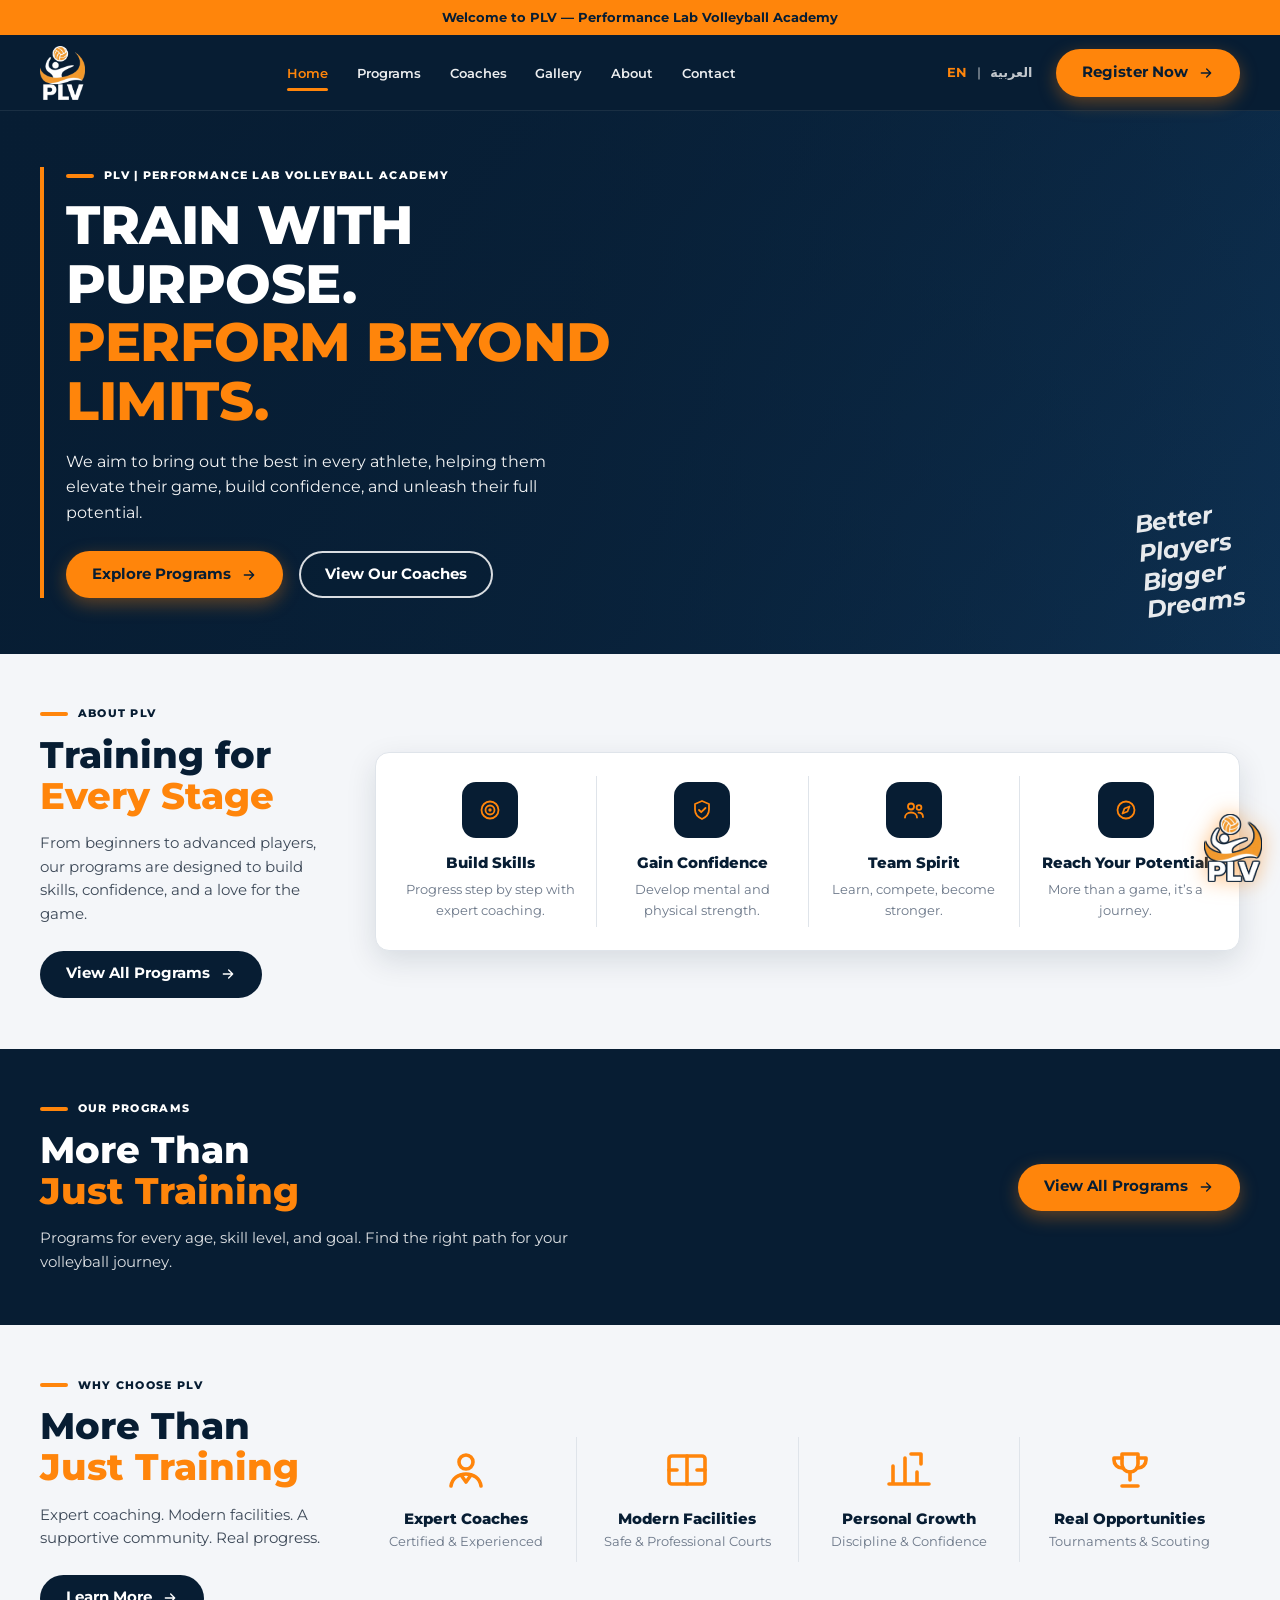
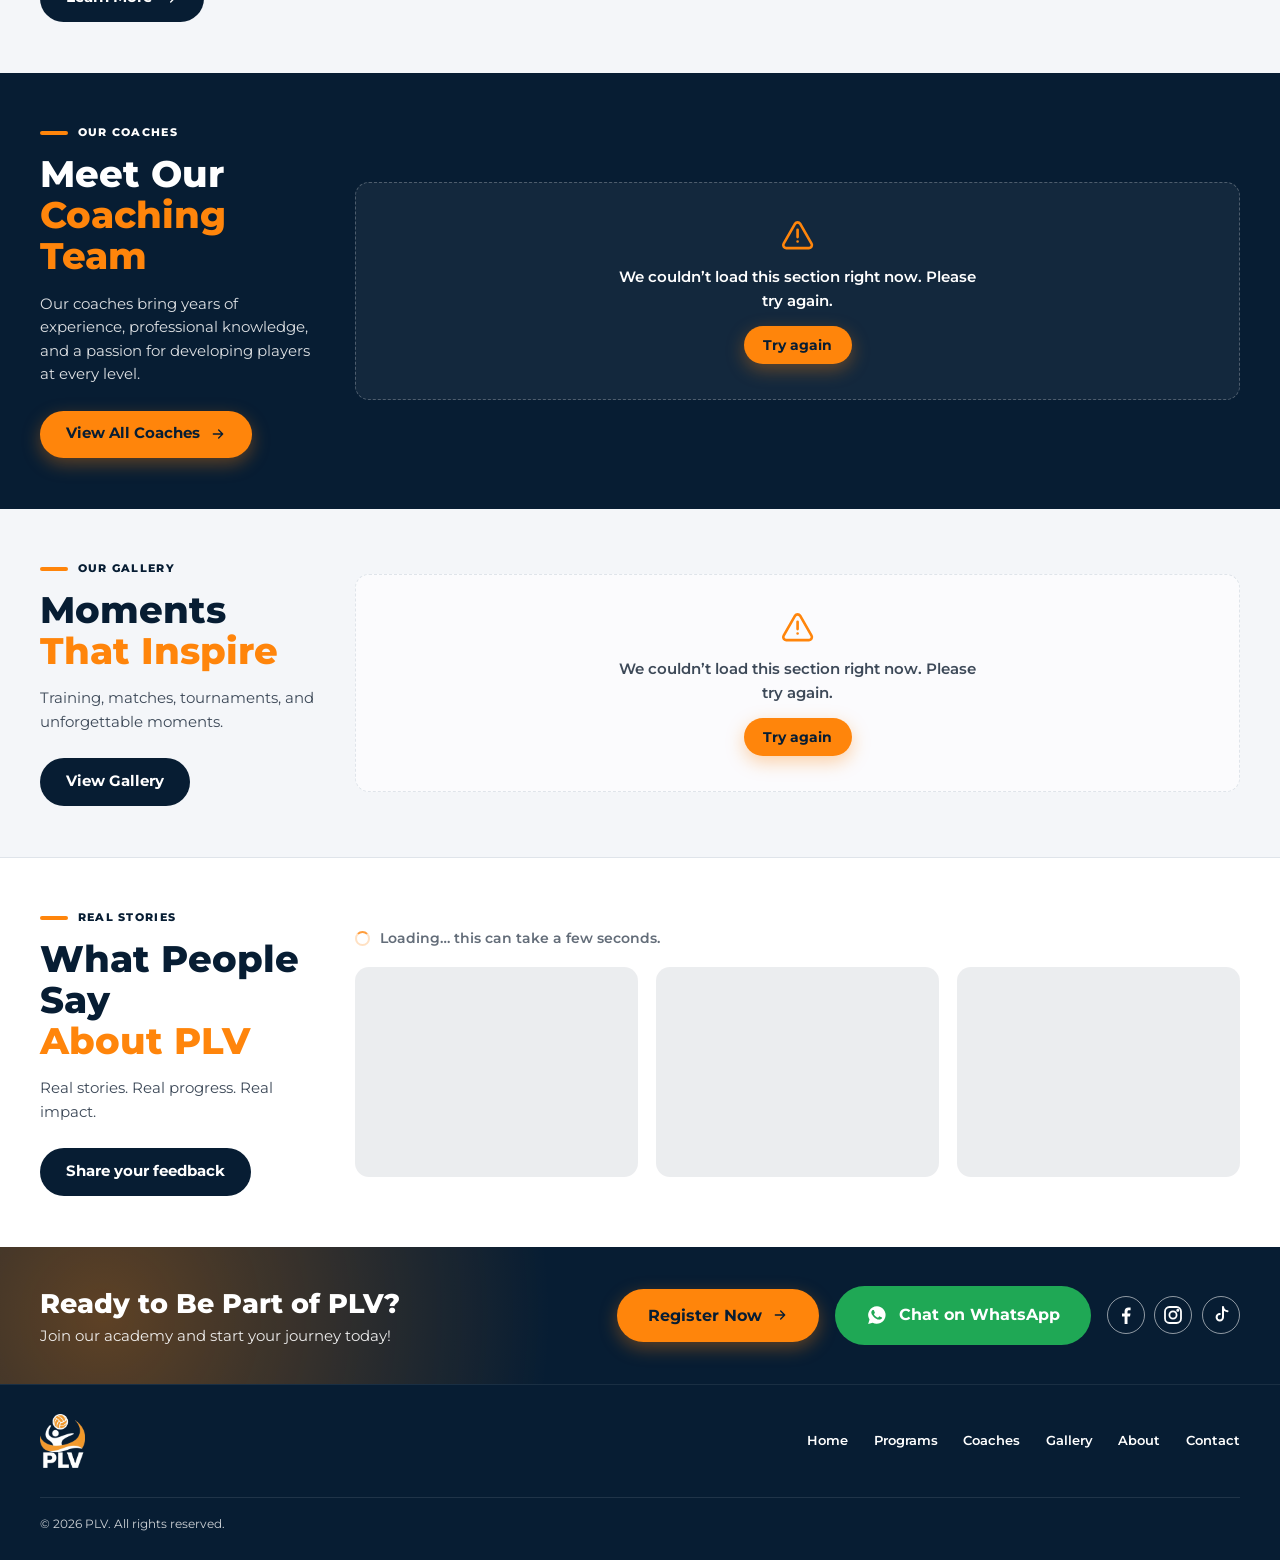
==== index.html @ e59f07ad "Add About nav item (inactive until the About page exists)" ====
<!DOCTYPE html>
<html lang="en" dir="ltr">
<head>
  <meta charset="utf-8">
  <meta name="viewport" content="width=device-width, initial-scale=1, viewport-fit=cover">
  <title>PLV | Performance Lab Volleyball Academy</title>
  <meta name="description" content="PLV — Performance Lab Volleyball Academy. Train with purpose. Perform beyond limits.">
  <meta name="theme-color" content="#071D33">
  <link rel="icon" href="assets/images/Logo.png?v=2">
  <link rel="preconnect" href="https://script.google.com">
  <link rel="preconnect" href="https://script.googleusercontent.com" crossorigin>
  <link rel="preconnect" href="https://fonts.googleapis.com">
  <link rel="preconnect" href="https://fonts.gstatic.com" crossorigin>
  <link href="https://fonts.googleapis.com/css2?family=IBM+Plex+Sans+Arabic:wght@400;500;600;700&family=Montserrat:wght@400;500;600;700;800&display=swap" rel="stylesheet">
  <link rel="stylesheet" href="css/styles.css?v=36">
  <link rel="stylesheet" href="css/responsive.css?v=36">
</head>
<body>

<!-- Icon sprite (inline so it works locally and on GitHub Pages) -->
<svg xmlns="http://www.w3.org/2000/svg" style="display:none" aria-hidden="true">
  <symbol id="i-arrow" viewBox="0 0 24 24"><path d="M5 12h14M13 6l6 6-6 6" fill="none" stroke="currentColor" stroke-width="2" stroke-linecap="round" stroke-linejoin="round"/></symbol>
  <symbol id="i-user" viewBox="0 0 24 24"><g fill="none" stroke="currentColor" stroke-width="1.8" stroke-linecap="round"><rect x="3.5" y="3.5" width="17" height="17" rx="4"/><circle cx="12" cy="10" r="2.6"/><path d="M7 18c.8-2.4 2.8-3.6 5-3.6s4.2 1.2 5 3.6"/></g></symbol>
  <symbol id="i-target" viewBox="0 0 24 24"><g fill="none" stroke="currentColor" stroke-width="1.8" stroke-linecap="round"><circle cx="12" cy="12" r="8.5"/><circle cx="12" cy="12" r="4.5"/><circle cx="12" cy="12" r=".8" fill="currentColor"/></g></symbol>
  <symbol id="i-shield" viewBox="0 0 24 24"><g fill="none" stroke="currentColor" stroke-width="1.8" stroke-linecap="round" stroke-linejoin="round"><path d="M12 3l7 3v5.5c0 4.6-3 7.7-7 9.5-4-1.8-7-4.9-7-9.5V6z"/><path d="M9 12l2.2 2.2L15.5 10"/></g></symbol>
  <symbol id="i-users" viewBox="0 0 24 24"><g fill="none" stroke="currentColor" stroke-width="1.8" stroke-linecap="round"><circle cx="9" cy="8.5" r="3"/><path d="M3 19.5c0-3 2.7-5 6-5s6 2 6 5"/><circle cx="17" cy="9.5" r="2.4"/><path d="M16.5 14.6c2.6 0 4.5 1.6 4.5 4.4"/></g></symbol>
  <symbol id="i-compass" viewBox="0 0 24 24"><g fill="none" stroke="currentColor" stroke-width="1.8" stroke-linecap="round" stroke-linejoin="round"><circle cx="12" cy="12" r="8.5"/><path d="M15.5 8.5l-2 5-5 2 2-5z"/></g></symbol>
  <symbol id="i-coach" viewBox="0 0 24 24"><g fill="none" stroke="currentColor" stroke-width="1.8" stroke-linecap="round" stroke-linejoin="round"><circle cx="12" cy="8" r="3.5"/><path d="M4.5 20c.6-3.8 3.6-6 7.5-6s6.9 2.2 7.5 6"/><path d="M9.5 14.5L12 18l2.5-3.5"/></g></symbol>
  <symbol id="i-court" viewBox="0 0 24 24"><g fill="none" stroke="currentColor" stroke-width="1.8" stroke-linecap="round" stroke-linejoin="round"><rect x="3" y="5" width="18" height="14" rx="1.5"/><path d="M12 5v14M3 12h4M17 12h4"/></g></symbol>
  <symbol id="i-growth" viewBox="0 0 24 24"><g fill="none" stroke="currentColor" stroke-width="1.8" stroke-linecap="round" stroke-linejoin="round"><path d="M4 19V10M10 19V6M16 19v-6M22 19H2"/><path d="M13 4h5v5"/></g></symbol>
  <symbol id="i-trophy" viewBox="0 0 24 24"><g fill="none" stroke="currentColor" stroke-width="1.8" stroke-linecap="round" stroke-linejoin="round"><path d="M8 4h8v5a4 4 0 01-8 0z"/><path d="M8 6H4v1a4 4 0 004 4M16 6h4v1a4 4 0 01-4 4M12 13v4M8 20h8"/></g></symbol>
  <symbol id="i-chevron" viewBox="0 0 24 24"><path d="M9 5l7 7-7 7" fill="none" stroke="currentColor" stroke-width="2.2" stroke-linecap="round" stroke-linejoin="round"/></symbol>
  <symbol id="i-pause" viewBox="0 0 24 24"><path d="M8 5v14M16 5v14" fill="none" stroke="currentColor" stroke-width="2.6" stroke-linecap="round"/></symbol>
  <symbol id="i-play" viewBox="0 0 24 24"><path d="M8 5l11 7-11 7z" fill="currentColor"/></symbol>
  <symbol id="i-whatsapp" viewBox="0 0 24 24"><path d="M12 3.2a8.8 8.8 0 00-7.5 13.4L3.2 21l4.5-1.2A8.8 8.8 0 1012 3.2zm4.5 12.2c-.2.6-1.2 1.1-1.7 1.2-.4.1-1 .1-1.6-.1-.4-.1-.9-.3-1.5-.6-2.6-1.1-4.3-3.8-4.4-4-.1-.2-1-1.3-1-2.5s.6-1.8.9-2c.2-.2.5-.3.7-.3h.5c.2 0 .4 0 .6.5l.8 1.9c.1.1.1.3 0 .5l-.3.4-.4.4c-.1.2-.3.3-.1.6.2.3.7 1.2 1.5 1.9 1 .9 1.9 1.2 2.2 1.3.3.1.4.1.6-.1l.8-1c.2-.2.4-.2.6-.1l1.8.9c.3.1.4.2.5.3.1.2.1.7-.1 1.2z" fill="currentColor"/></symbol>
  <symbol id="i-facebook" viewBox="0 0 24 24"><path d="M13.5 21v-7.5H16l.5-3h-3V8.7c0-.9.3-1.5 1.6-1.5h1.5V4.5c-.3 0-1.2-.1-2.2-.1-2.3 0-3.8 1.4-3.8 3.9v2.2H8v3h2.6V21z" fill="currentColor"/></symbol>
  <symbol id="i-instagram" viewBox="0 0 24 24"><g fill="none" stroke="currentColor" stroke-width="1.8"><rect x="4" y="4" width="16" height="16" rx="4.5"/><circle cx="12" cy="12" r="3.6"/><circle cx="16.8" cy="7.2" r=".6" fill="currentColor"/></g></symbol>
  <symbol id="i-tiktok" viewBox="0 0 24 24"><path d="M14 4v10.2a3.2 3.2 0 11-3.2-3.2M14 4c.3 2.4 1.9 4 4.5 4.2" fill="none" stroke="currentColor" stroke-width="2" stroke-linecap="round" stroke-linejoin="round"/></symbol>
  <symbol id="i-youtube" viewBox="0 0 24 24"><g><rect x="3" y="6.5" width="18" height="11" rx="3.2" fill="none" stroke="currentColor" stroke-width="1.8"/><path d="M10.5 9.5l4 2.5-4 2.5z" fill="currentColor"/></g></symbol>
</svg>

<a class="skip-link" href="#main" data-i18n="skip">Skip to main content</a>

<noscript>
  <p class="noscript">This website needs JavaScript enabled to load its content.</p>
</noscript>

<!-- 1. Announcement bar -->
<div class="announcement" role="region" aria-label="Announcement">
  <p data-i18n="announcement">Welcome to PLV — Performance Lab Volleyball Academy</p>
</div>

<!-- 2. Header -->
<header class="site-header">
  <div class="container header-inner">
    <a class="brand" href="#home" aria-label="PLV — Performance Lab Volleyball Academy">
      <img src="assets/images/Logo.png?v=2" alt="PLV — Performance Lab Volleyball Academy" class="brand__logo" width="45" height="54"
           onerror="this.hidden=true;this.nextElementSibling.hidden=false">
      <span class="brand__text" hidden><strong>PLV</strong><small>Performance Lab<br>Volleyball Academy</small></span>
    </a>

    <button class="nav-toggle" id="nav-toggle" type="button" aria-expanded="false" aria-controls="site-nav" data-i18n-aria="nav.menu" aria-label="Menu">
      <span class="nav-toggle__bar"></span><span class="nav-toggle__bar"></span><span class="nav-toggle__bar"></span>
    </button>

    <nav class="site-nav" id="site-nav" data-i18n-aria="nav.main" aria-label="Main navigation">
      <ul class="site-nav__list">
        <li><a href="#home" data-i18n="nav.home">Home</a></li>
        <li><a href="programs.html" data-page="programs" data-i18n="nav.programs">Programs</a></li>
        <li><a href="coaches.html" data-page="coaches" data-i18n="nav.coaches">Coaches</a></li>
        <li><a href="gallery.html" data-page="gallery" data-i18n="nav.gallery">Gallery</a></li>
        <li><a data-page="about" data-i18n="nav.about" title="Coming soon">About</a></li>
        <li><a href="#contact" data-i18n="nav.contact">Contact</a></li>
      </ul>
      <div class="site-nav__actions">
        <div class="lang-switch" role="group" data-i18n-aria="lang.switch" aria-label="Language">
          <button type="button" data-lang="en" aria-pressed="true" lang="en">EN</button>
          <span aria-hidden="true">|</span>
          <button type="button" data-lang="ar" aria-pressed="false" lang="ar">العربية</button>
        </div>
        <a class="btn btn--primary js-register" href="#contact"><span data-i18n="register">Register Now</span><svg class="icon icon--sm flip-rtl" aria-hidden="true"><use href="#i-arrow"/></svg></a>
      </div>
    </nav>
  </div>
</header>

<main id="main">

  <!-- 3. Hero -->
  <section class="hero" id="home" aria-labelledby="hero-title">
    <div class="hero__bg" aria-hidden="true"></div>
    <div class="container hero__inner">
      <div class="hero__content" data-reveal>
        <p class="eyebrow eyebrow--light"><span data-i18n="hero.eyebrow">PLV | Performance Lab Volleyball Academy</span></p>
        <h1 id="hero-title">
          <span class="hero__line" data-i18n="hero.title1">Train with purpose.</span>
          <span class="hero__line hero__line--accent" data-i18n="hero.title2">Perform beyond limits.</span>
        </h1>
        <p class="hero__mission" data-i18n="hero.mission">We aim to bring out the best in every athlete, helping them elevate their game, build confidence, and unleash their full potential.</p>
        <div class="hero__cta">
          <a class="btn btn--primary" href="#programs" data-page="programs"><span data-i18n="hero.explore">Explore Programs</span><svg class="icon icon--sm flip-rtl" aria-hidden="true"><use href="#i-arrow"/></svg></a>
          <a class="btn btn--outline" href="#coaches" data-page="coaches"><span data-i18n="hero.coaches">View Our Coaches</span></a>
        </div>
      </div>
      <p class="hero__tagline" aria-hidden="true">Better<br>Players<br>Bigger<br>Dreams</p>
    </div>
  </section>

  <!-- 4. About -->
  <section class="section section--light" id="about" aria-labelledby="about-title">
    <div class="container about" data-reveal>
      <div class="about__intro">
        <p class="eyebrow"><span data-i18n="about.eyebrow">About PLV</span></p>
        <h2 class="section-title" id="about-title"><span data-i18n="about.title1">Training for</span> <em data-i18n="about.title2">Every Stage</em></h2>
        <p class="section-text" data-i18n="about.text">From beginners to advanced players, our programs are designed to build skills, confidence, and a love for the game.</p>
        <a class="btn btn--navy" href="#programs" data-page="programs"><span data-i18n="about.cta">View All Programs</span><svg class="icon icon--sm flip-rtl" aria-hidden="true"><use href="#i-arrow"/></svg></a>
      </div>
      <ul class="feature-list">
        <li class="feature"><span class="feature__icon"><svg class="icon" aria-hidden="true"><use href="#i-target"/></svg></span><h3 data-i18n="about.f1.title">Build Skills</h3><p data-i18n="about.f1.text">Progress step by step with expert coaching.</p></li>
        <li class="feature"><span class="feature__icon"><svg class="icon" aria-hidden="true"><use href="#i-shield"/></svg></span><h3 data-i18n="about.f2.title">Gain Confidence</h3><p data-i18n="about.f2.text">Develop mental and physical strength.</p></li>
        <li class="feature"><span class="feature__icon"><svg class="icon" aria-hidden="true"><use href="#i-users"/></svg></span><h3 data-i18n="about.f3.title">Team Spirit</h3><p data-i18n="about.f3.text">Learn, compete, become stronger.</p></li>
        <li class="feature"><span class="feature__icon"><svg class="icon" aria-hidden="true"><use href="#i-compass"/></svg></span><h3 data-i18n="about.f4.title">Reach Your Potential</h3><p data-i18n="about.f4.text">More than a game, it’s a journey.</p></li>
      </ul>
    </div>
  </section>

  <!-- 5. Programs preview -->
  <section class="section section--navy" id="programs" aria-labelledby="programs-title">
    <div class="container split split--solo" data-reveal>
      <div class="split__intro">
        <p class="eyebrow"><span data-i18n="programs.eyebrow">Our Programs</span></p>
        <h2 class="section-title" id="programs-title"><span data-i18n="programs.title1">More Than</span> <em data-i18n="programs.title2">Just Training</em></h2>
        <p class="section-text" data-i18n="programs.text">Programs for every age, skill level, and goal. Find the right path for your volleyball journey.</p>
        <a class="btn btn--primary" href="#programs" data-page="programs"><span data-i18n="programs.cta">View All Programs</span><svg class="icon icon--sm flip-rtl" aria-hidden="true"><use href="#i-arrow"/></svg></a>
      </div>
    </div>
  </section>

  <!-- 6. Why choose PLV -->
  <section class="section section--light" id="why" aria-labelledby="why-title">
    <div class="container split" data-reveal>
      <div class="split__intro">
        <p class="eyebrow"><span data-i18n="why.eyebrow">Why Choose PLV</span></p>
        <h2 class="section-title" id="why-title"><span data-i18n="why.title1">More Than</span> <em data-i18n="why.title2">Just Training</em></h2>
        <p class="section-text" data-i18n="why.text">Expert coaching. Modern facilities. A supportive community. Real progress.</p>
        <a class="btn btn--navy" href="#about"><span data-i18n="why.cta">Learn More</span><svg class="icon icon--sm flip-rtl" aria-hidden="true"><use href="#i-arrow"/></svg></a>
      </div>
      <ul class="benefits">
        <li class="benefit"><svg class="icon icon--lg" aria-hidden="true"><use href="#i-coach"/></svg><h3 data-i18n="why.b1.title">Expert Coaches</h3><p data-i18n="why.b1.text">Certified &amp; Experienced</p></li>
        <li class="benefit"><svg class="icon icon--lg" aria-hidden="true"><use href="#i-court"/></svg><h3 data-i18n="why.b2.title">Modern Facilities</h3><p data-i18n="why.b2.text">Safe &amp; Professional Courts</p></li>
        <li class="benefit"><svg class="icon icon--lg" aria-hidden="true"><use href="#i-growth"/></svg><h3 data-i18n="why.b3.title">Personal Growth</h3><p data-i18n="why.b3.text">Discipline &amp; Confidence</p></li>
        <li class="benefit"><svg class="icon icon--lg" aria-hidden="true"><use href="#i-trophy"/></svg><h3 data-i18n="why.b4.title">Real Opportunities</h3><p data-i18n="why.b4.text">Tournaments &amp; Scouting</p></li>
      </ul>
    </div>
  </section>

  <!-- 7. Coaches preview -->
  <section class="section section--navy" id="coaches" aria-labelledby="coaches-title">
    <div class="container split" data-reveal>
      <div class="split__intro">
        <p class="eyebrow"><span data-i18n="coaches.eyebrow">Our Coaches</span></p>
        <h2 class="section-title" id="coaches-title"><span data-i18n="coaches.title1">Meet Our</span> <em data-i18n="coaches.title2">Coaching Team</em></h2>
        <p class="section-text" data-i18n="coaches.text">Our coaches bring years of experience, professional knowledge, and a passion for developing players at every level.</p>
        <a class="btn btn--primary" href="#coaches" data-page="coaches"><span data-i18n="coaches.cta">View All Coaches</span><svg class="icon icon--sm flip-rtl" aria-hidden="true"><use href="#i-arrow"/></svg></a>
      </div>
      <div class="cards-grid cards-grid--4" id="coaches-grid" aria-live="polite" aria-busy="true"></div>
    </div>
  </section>

  <!-- 9. Gallery preview -->
  <section class="section section--light" id="gallery" aria-labelledby="gallery-title">
    <div class="container split split--gallery" data-reveal>
      <div class="split__intro">
        <p class="eyebrow"><span data-i18n="gallery.eyebrow">Our Gallery</span></p>
        <h2 class="section-title" id="gallery-title"><span data-i18n="gallery.title1">Moments</span> <em data-i18n="gallery.title2">That Inspire</em></h2>
        <p class="section-text" data-i18n="gallery.text">Training, matches, tournaments, and unforgettable moments.</p>
        <a class="btn btn--navy" href="#gallery" data-page="gallery"><span data-i18n="gallery.cta">View Gallery</span></a>
      </div>
      <div class="gallery" id="gallery-carousel">
        <div class="gallery-track" id="gallery-track" tabindex="0" role="region" data-i18n-aria="gallery.region" aria-label="Photo gallery" aria-busy="true"></div>
        <div class="gallery-controls" hidden>
          <button type="button" class="gallery-btn" data-gallery="prev" data-i18n-aria="gallery.prev" aria-label="Previous photos"><svg class="icon flip-prev" aria-hidden="true"><use href="#i-chevron"/></svg></button>
          <button type="button" class="gallery-btn gallery-btn--toggle" data-gallery="toggle" data-state="paused" aria-pressed="false" aria-label="Play slideshow">
            <svg class="icon icon--sm icon-pause" aria-hidden="true"><use href="#i-pause"/></svg>
            <svg class="icon icon--sm icon-play" aria-hidden="true"><use href="#i-play"/></svg>
          </button>
          <button type="button" class="gallery-btn" data-gallery="next" data-i18n-aria="gallery.next" aria-label="Next photos"><svg class="icon flip-rtl" aria-hidden="true"><use href="#i-chevron"/></svg></button>
        </div>
      </div>
    </div>
  </section>

  <!-- 10. Feedback -->
  <section class="section section--white" id="feedback" aria-labelledby="feedback-title">
    <div class="container split" data-reveal>
      <div class="split__intro">
        <p class="eyebrow"><span data-i18n="feedback.eyebrow">Real Stories</span></p>
        <h2 class="section-title" id="feedback-title"><span data-i18n="feedback.title1">What People Say</span> <em data-i18n="feedback.title2">About PLV</em></h2>
        <p class="section-text" data-i18n="feedback.text">Real stories. Real progress. Real impact.</p>
        <button type="button" class="btn btn--navy js-feedback-open"><span data-i18n="feedback.cta">Share your feedback</span></button>
      </div>
      <div class="cards-grid cards-grid--3" id="feedback-grid" aria-live="polite" aria-busy="true"></div>
    </div>
  </section>

  <!-- 11. Contact / Join Us -->
  <section class="cta-band" id="contact" aria-labelledby="cta-title">
    <div class="container cta-band__inner" data-reveal>
      <div class="cta-band__text">
        <h2 id="cta-title" data-i18n="cta.title">Ready to Be Part of PLV?</h2>
        <p data-i18n="cta.text">Join our academy and start your journey today!</p>
      </div>
      <div class="cta-band__actions">
        <a class="btn btn--primary btn--lg js-register" href="#contact"><span data-i18n="register">Register Now</span><svg class="icon icon--sm flip-rtl" aria-hidden="true"><use href="#i-arrow"/></svg></a>
        <a class="btn btn--whatsapp btn--lg js-whatsapp">
          <svg class="icon" aria-hidden="true"><use href="#i-whatsapp"/></svg>
          <span class="wa-text"><span class="wa-label" data-i18n="cta.whatsapp">Chat on WhatsApp</span><span class="wa-number" dir="ltr"></span></span>
        </a>
        <div class="socials js-socials" data-i18n-aria="footer.social" aria-label="Social media"></div>
      </div>
    </div>
  </section>

</main>

<!-- 12. Footer -->
<footer class="site-footer">
  <div class="container footer-top">
    <a class="brand" href="#home" aria-label="PLV — Performance Lab Volleyball Academy">
      <img src="assets/images/Logo.png?v=2" alt="PLV — Performance Lab Volleyball Academy" class="brand__logo" width="45" height="54" loading="lazy"
           onerror="this.hidden=true;this.nextElementSibling.hidden=false">
      <span class="brand__text" hidden><strong>PLV</strong><small>Performance Lab<br>Volleyball Academy</small></span>
    </a>
    <nav class="footer-nav" data-i18n-aria="nav.footer" aria-label="Footer navigation">
      <a href="#home" data-i18n="nav.home">Home</a>
      <a href="#programs" data-page="programs" data-i18n="nav.programs">Programs</a>
      <a href="#coaches" data-page="coaches" data-i18n="nav.coaches">Coaches</a>
      <a href="#gallery" data-page="gallery" data-i18n="nav.gallery">Gallery</a>
      <a data-page="about" data-i18n="nav.about">About</a>
      <a href="#contact" data-i18n="nav.contact">Contact</a>
    </nav>
  </div>
  <div class="container footer-contact-row">
    <ul class="footer-contact js-contact-info" data-i18n-aria="footer.contact" aria-label="Contact information" hidden></ul>
  </div>
  <div class="container footer-bottom">
    <p><span data-i18n="footer.rights">© 2026 PLV. All rights reserved.</span></p>
    <p class="footer-legal">
      <a href="#" data-page="privacy" data-hide-if-unset data-i18n="footer.privacy" hidden>Privacy Policy</a>
      <a href="#" data-page="terms" data-hide-if-unset data-i18n="footer.terms" hidden>Terms &amp; Conditions</a>
    </p>
  </div>
</footer>

<!-- 13. Floating chatbot launcher (built by js/components/chatbot.js) -->
<div class="chatbot" id="chatbot-root"></div>

<!-- Feedback dialog: honest placeholder until a backend exists -->
<dialog id="feedback-dialog" class="dialog" aria-labelledby="feedback-dialog-title">
  <h2 id="feedback-dialog-title" data-i18n="feedback.dialogTitle">Share your feedback</h2>
  <p data-i18n="feedback.dialogText">Feedback submission isn’t available yet.</p>
  <button type="button" class="btn btn--primary btn--sm" data-close data-i18n="feedback.close">Close</button>
</dialog>

<!-- Shown only when the page is opened by double-click (file://): ES modules need a local server. -->
<script>
  if (location.protocol === 'file:') {
    document.addEventListener('DOMContentLoaded', function () {
      var d = document.createElement('div');
      d.setAttribute('role', 'alert');
      d.style.cssText = 'position:sticky;top:0;z-index:300;background:#FF850B;color:#071D33;padding:.8rem 1rem;text-align:center;font:600 14px/1.5 sans-serif';
      d.textContent = 'Open this page through a local server (VS Code Live Server, or: python -m http.server). Opening index.html directly blocks the scripts, so the chatbot and dynamic sections cannot load. / افتح الصفحة عبر Live Server وليس بالضغط المزدوج على الملف.';
      document.body.prepend(d);
    });
  }
</script>

<script type="module" src="js/main.js?v=36"></script>
</body>
</html>
---- css/styles.css ----
/* ==========================================================================
   PLV — Performance Lab Volleyball Academy
   styles.css : tokens, base, components, sections. Breakpoints live in responsive.css.
   Uses logical properties so RTL (Arabic) works without a second stylesheet.
   ========================================================================== */

:root {
  --navy: #071D33;
  --navy-2: #0b2a47;
  --navy-3: #10365a;
  --orange: #FF850B;
  --orange-d: #e87400;
  --white: #FFFFFF;
  --gray-50: #f4f6f9;
  --gray-200: #dfe4ea;
  --gray-500: #6b7788;
  --gray-700: #3d4958;

  --radius: 14px;
  --radius-sm: 10px;
  --shadow: 0 10px 30px rgba(7, 29, 51, .12);
  --shadow-lg: 0 18px 44px rgba(7, 29, 51, .22);
  --header-h: 76px;
  --container: 1200px;
  --ease: cubic-bezier(.2, .7, .2, 1);

  --font: 'Montserrat', 'Segoe UI', system-ui, -apple-system, Arial, sans-serif;
}
:root[lang='ar'] { --font: 'IBM Plex Sans Arabic', 'Segoe UI', Tahoma, system-ui, Arial, sans-serif; }

*, *::before, *::after { box-sizing: border-box; }
html { scroll-behavior: smooth; -webkit-text-size-adjust: 100%; background: var(--navy); }
body {
  margin: 0; font-family: var(--font); color: var(--gray-700); background: var(--white);
  line-height: 1.6; -webkit-font-smoothing: antialiased; text-rendering: optimizeLegibility;
}
body.nav-open { overflow: hidden; }
img, svg { max-width: 100%; display: block; }
[hidden] { display: none !important; }
a { color: inherit; text-decoration: none; }
ul { margin: 0; padding: 0; list-style: none; }
h1, h2, h3, p, figure, blockquote { margin: 0; }
button { font: inherit; cursor: pointer; }
section[id] { scroll-margin-top: calc(var(--header-h) + 8px); }

:focus-visible { outline: 3px solid var(--orange); outline-offset: 3px; border-radius: 6px; }
html:not(.kb) a:focus-visible, html:not(.kb) button:focus-visible { outline: none; } /* mouse users: no leftover ring after a click */

.container { width: min(100% - 2.5rem, var(--container)); margin-inline: auto; }
.skip-link {
  position: absolute; inset-inline-start: 1rem; top: -4rem; z-index: 200;
  background: var(--orange); color: var(--navy); padding: .6rem 1rem; border-radius: 8px; font-weight: 700;
}
.skip-link:focus { top: 1rem; }
.noscript { background: var(--orange); color: var(--navy); text-align: center; padding: .75rem; font-weight: 600; }

.icon { width: 1.5rem; height: 1.5rem; flex: none; }
.icon--sm { width: 1rem; height: 1rem; }
.icon--lg { width: 3rem; height: 3rem; }
[dir='rtl'] .flip-rtl { transform: scaleX(-1); }
.flip-prev { transform: scaleX(-1); }
[dir='rtl'] .flip-prev { transform: none; }

/* ---------------- Buttons ---------------- */
.btn {
  display: inline-flex; align-items: center; justify-content: center; gap: .6rem;
  padding: .8rem 1.5rem; border-radius: 999px; border: 2px solid transparent;
  font-weight: 700; font-size: .92rem; line-height: 1.2; white-space: nowrap;
  transition: transform .25s var(--ease), box-shadow .25s var(--ease), background-color .25s, color .25s, border-color .25s;
}
.btn:hover { transform: translateY(-2px); }
.btn:active { transform: translateY(0); }
.btn--primary { background: var(--orange); color: var(--navy); box-shadow: 0 6px 18px rgba(255, 133, 11, .35); }
.btn--primary:hover { background: var(--orange-d); box-shadow: 0 10px 24px rgba(255, 133, 11, .45); }
.btn--navy { background: var(--navy); color: var(--white); }
.btn--navy:hover { background: var(--navy-3); box-shadow: var(--shadow); }
.btn--outline { border-color: rgba(255, 255, 255, .85); color: var(--white); background: rgba(7, 29, 51, .35); }
.btn--outline:hover { background: var(--white); color: var(--navy); }
.btn--outline-orange { border-color: var(--orange); color: var(--orange); }
.btn--outline-orange:hover { background: var(--orange); color: var(--navy); }
.btn--whatsapp { background: #1fa855; color: var(--white); }
.btn--whatsapp:hover { background: #178a45; }
.btn--sm { padding: .55rem 1.1rem; font-size: .85rem; }
.btn--lg { padding: .95rem 1.8rem; font-size: 1rem; }
.btn.is-disabled, .btn[aria-disabled='true'] { opacity: .75; cursor: not-allowed; pointer-events: none; }
.wa-text { display: flex; flex-direction: column; align-items: flex-start; line-height: 1.25; }
.wa-number { font-size: .8rem; font-weight: 600; opacity: .95; }
.wa-number:empty { display: none; }

/* ---------------- Announcement + header ---------------- */
.announcement { background: var(--orange); color: var(--navy); text-align: center; font-size: .82rem; font-weight: 700; padding: .45rem 1rem; }

.site-header {
  position: sticky; top: 0; z-index: 100; height: var(--header-h);
  background: var(--navy); color: var(--white); border-bottom: 1px solid rgba(255, 255, 255, .08);
  transition: box-shadow .3s;
}
.site-header.is-scrolled { box-shadow: 0 8px 24px rgba(0, 0, 0, .35); }
.header-inner { height: 100%; display: flex; align-items: center; justify-content: space-between; gap: 1.5rem; }
.brand { display: inline-flex; align-items: center; gap: .6rem; flex: none; }
.brand__logo { height: 54px; width: auto; object-fit: contain; }
.brand__text { display: inline-flex; align-items: center; gap: .6rem; }
.brand__text strong { font-size: 1.9rem; font-weight: 800; letter-spacing: .02em; }
.brand__text small { font-size: .62rem; line-height: 1.25; font-weight: 600; }
.brand__text[hidden] { display: none; }

.site-nav { display: flex; align-items: center; gap: 2rem; flex: 1; justify-content: space-between; }
.site-nav__list { display: flex; gap: 1.8rem; margin-inline: auto; }
.site-nav__list a { position: relative; font-size: .82rem; font-weight: 600; padding: .5rem 0; opacity: .92; }
.site-nav__list a::after {
  content: ''; position: absolute; inset-inline: 0; bottom: -2px; height: 3px; border-radius: 3px;
  background: var(--orange); transform: scaleX(0); transition: transform .3s var(--ease);
}
.site-nav__list a[aria-current='true']::after { transform: scaleX(1); } /* the underline marks ONLY the current section */
.site-nav__list a:not([href]) { cursor: default; } /* a nav item whose page does not exist yet (About) */
.site-nav__list a:hover { opacity: 1; } /* hover: no colour change; orange + underline belong only to the current section */
.site-nav__list a[aria-current='true'] { color: var(--orange); opacity: 1; }
.site-nav__actions { display: flex; align-items: center; gap: 1.4rem; }
.lang-switch { display: flex; align-items: center; gap: .5rem; font-size: .8rem; font-weight: 700; }
.lang-switch button { background: none; border: 0; color: var(--white); padding: .25rem .1rem; opacity: .75; }
.lang-switch button.is-active, .lang-switch button:hover { color: var(--orange); opacity: 1; }
.lang-switch span { opacity: .4; }

.nav-toggle { display: none; background: none; border: 0; width: 44px; height: 44px; padding: 10px; flex-direction: column; justify-content: center; gap: 6px; }
.nav-toggle__bar { display: block; height: 3px; border-radius: 3px; background: var(--white); transition: transform .3s var(--ease), opacity .2s; }
.nav-toggle[aria-expanded='true'] .nav-toggle__bar:nth-child(1) { transform: translateY(9px) rotate(45deg); }
.nav-toggle[aria-expanded='true'] .nav-toggle__bar:nth-child(2) { opacity: 0; }
.nav-toggle[aria-expanded='true'] .nav-toggle__bar:nth-child(3) { transform: translateY(-9px) rotate(-45deg); }

/* ---------------- Hero ---------------- */
.hero { position: relative; overflow: hidden; background: var(--navy); color: var(--white); isolation: isolate; }
.hero__bg {
  position: absolute; inset: 0; z-index: -1;
  /* No photo yet: navy gradient only. To add one later, put assets/images/Hero.jpg and add it as a url() layer here. */
  background:
    linear-gradient(90deg, rgba(7, 29, 51, .94) 0%, rgba(7, 29, 51, .72) 45%, rgba(7, 29, 51, .25) 100%),
    linear-gradient(135deg, var(--navy) 0%, var(--navy-3) 100%);
  transform-origin: 70% 40%;
  animation: heroDrift 24s ease-in-out infinite alternate;
}
[dir='rtl'] .hero__bg {
  background:
    linear-gradient(270deg, rgba(7, 29, 51, .94) 0%, rgba(7, 29, 51, .72) 45%, rgba(7, 29, 51, .25) 100%),
    linear-gradient(225deg, var(--navy) 0%, var(--navy-3) 100%);
}
@keyframes heroDrift { from { transform: scale(1); } to { transform: scale(1.07) translate3d(-1%, 0, 0); } }
.hero__inner { position: relative; display: flex; align-items: center; min-height: 440px; padding-block: 3.5rem; }
.hero__content { max-width: 640px; border-inline-start: 4px solid var(--orange); padding-inline-start: 1.4rem; }
.hero h1 { font-size: clamp(2rem, 4.6vw, 3.4rem); line-height: 1.08; font-weight: 800; text-transform: uppercase; letter-spacing: -.01em; margin-block: .6rem 1.1rem; }
[dir='rtl'] .hero h1 { text-transform: none; line-height: 1.3; }
.hero__line { display: block; }
.hero__line--accent { color: var(--orange); }
.hero__mission { max-width: 520px; font-size: 1rem; opacity: .95; }
.hero__cta { display: flex; flex-wrap: wrap; gap: 1rem; margin-top: 1.6rem; }
.hero__tagline {
  position: absolute; inset-inline-end: 0; bottom: 2.2rem; font-style: italic; font-weight: 700;
  font-size: clamp(1rem, 2vw, 1.5rem); line-height: 1.2; transform: rotate(-8deg); opacity: .9;
  text-align: start; color: var(--white);
}

/* ---------------- Sections ---------------- */
.section { padding-block: 3.2rem; }
.section--light { background: var(--gray-50); }
.section--navy { background: var(--navy); color: var(--white); }
.section--white { background: var(--white); border-top: 1px solid var(--gray-200); }
.section--white .feedback-card { background: var(--gray-50); box-shadow: none; }
.section--white .state { background: var(--gray-50); }
.section--light .gallery-btn { border-color: var(--navy); background: transparent; color: var(--navy); }
.section--light .gallery-btn:hover { background: var(--orange); border-color: var(--orange); color: var(--navy); }
.section--light .gallery-item { border-color: var(--gray-200); }
.eyebrow { display: flex; align-items: center; gap: .6rem; font-size: .68rem; font-weight: 800; letter-spacing: .12em; text-transform: uppercase; color: var(--navy); margin-bottom: .7rem; }
.eyebrow::before { content: ''; width: 28px; height: 4px; border-radius: 3px; background: var(--orange); }
.section--navy .eyebrow, .eyebrow--light { color: var(--white); }
[dir='rtl'] .eyebrow { letter-spacing: 0; text-transform: none; }
.section-title { font-size: clamp(1.7rem, 3vw, 2.3rem); line-height: 1.12; font-weight: 800; color: var(--navy); }
.section--navy .section-title { color: var(--white); }
.section-title em { font-style: normal; color: var(--orange); display: block; }
.section-text { margin-block: 1rem 1.5rem; font-size: .92rem; color: var(--gray-700); max-width: 34ch; }
.section--navy .section-text { color: rgba(255, 255, 255, .86); }

.split { display: grid; grid-template-columns: minmax(220px, 280px) 1fr; gap: 2.2rem; align-items: center; }
.split--solo { grid-template-columns: 1fr; }
.split--solo .split__intro { display: grid; grid-template-columns: 1fr auto; column-gap: 2rem; align-items: center; }
.split--solo .split__intro > *:not(.btn) { grid-column: 1; }
.split--solo .split__intro > .btn { grid-column: 2; grid-row: 1 / span 3; justify-self: end; }
.split--solo .section-text { max-width: 60ch; margin-bottom: 0; }

/* About */
.about { display: grid; grid-template-columns: minmax(240px, 300px) 1fr; gap: 2.2rem; align-items: center; }
.feature-list { display: grid; grid-template-columns: repeat(4, 1fr); background: var(--white); border: 1px solid var(--gray-200); border-radius: var(--radius); padding: 1.4rem .5rem; box-shadow: var(--shadow); }
.feature { text-align: center; padding: .4rem 1rem; }
.feature + .feature { border-inline-start: 1px solid var(--gray-200); }
.feature__icon { display: grid; place-items: center; width: 56px; height: 56px; margin: 0 auto .8rem; border-radius: 14px; background: var(--navy); color: var(--orange); transition: transform .3s var(--ease); }
.feature:hover .feature__icon { transform: translateY(-4px) rotate(-4deg); }
.feature h3 { font-size: .95rem; font-weight: 800; color: var(--navy); margin-bottom: .3rem; }
.feature p { font-size: .8rem; color: var(--gray-500); }

/* Benefits */
.benefits { display: grid; grid-template-columns: repeat(4, 1fr); }
.benefit { text-align: center; padding: .6rem 1rem; color: var(--navy); }
.benefit + .benefit { border-inline-start: 1px solid var(--gray-200); }
.benefit .icon { margin: 0 auto .8rem; color: var(--orange); transition: transform .3s var(--ease); }
.benefit:hover .icon { transform: scale(1.1); }
.benefit h3 { font-size: .95rem; font-weight: 800; }
.benefit p { font-size: .8rem; color: var(--gray-500); }

/* Card grids */
.cards-grid { display: grid; gap: 1.1rem; min-width: 0; }
.cards-grid--4 { grid-template-columns: repeat(4, 1fr); }
.cards-grid--3 { grid-template-columns: repeat(3, 1fr); }

/* Media cards (programs + coaches) */
.media-card {
  position: relative; display: block; border-radius: var(--radius); overflow: hidden; min-height: 280px;
  background: var(--navy-2); border: 1px solid rgba(255, 255, 255, .22); color: var(--white);
  transition: transform .35s var(--ease), box-shadow .35s var(--ease), border-color .35s;
}
.media-card:hover { transform: translateY(-6px); box-shadow: var(--shadow-lg); border-color: var(--orange); }
.media-card__img, .media-card .media { position: absolute; inset: 0; }
.media img { width: 100%; height: 100%; object-fit: cover; transition: transform .6s var(--ease); }
.media-card:hover .media img { transform: scale(1.06); }
.media-card::after { content: ''; position: absolute; inset: 0; background: linear-gradient(180deg, rgba(7, 29, 51, 0) 35%, rgba(7, 29, 51, .96) 82%); pointer-events: none; }
.media-card__body { position: absolute; inset: 0; z-index: 2; display: flex; flex-direction: column; justify-content: flex-end; padding: 1rem 3.4rem 1rem 1rem; }
[dir='rtl'] .media-card__body { padding: 1rem 1rem 1rem 3.4rem; }
.media-card__title { font-size: 1rem; font-weight: 800; }
.media-card__meta { font-size: .8rem; opacity: .95; }
.media-card__tagline { font-size: .74rem; opacity: .8; }
.media-card__go { position: absolute; z-index: 2; inset-inline-end: .8rem; bottom: .9rem; display: grid; place-items: center; width: 30px; height: 30px; border-radius: 50%; background: var(--orange); color: var(--navy); transition: transform .3s var(--ease); }
.media-card:hover .media-card__go { transform: translateX(3px); }
[dir='rtl'] .media-card__go .icon { transform: scaleX(-1); }
.media-card__go .icon { width: 1rem; height: 1rem; }
.media-card__link { display: inline-flex; align-items: center; gap: .4rem; margin-top: .5rem; font-size: .72rem; font-weight: 700; color: var(--white); }
.media-card__link .icon:first-child { color: var(--orange); width: 1rem; height: 1rem; }
.media-card__link.is-disabled { opacity: .75; font-weight: 600; }
.media-card__link.is-disabled::after { display: none; }
.media-card__link::after { content: ''; position: absolute; inset: 0; z-index: 3; } /* whole card clickable */
[dir='rtl'] .media-card__link .icon--sm { transform: scaleX(-1); }

/* Image fallback */
.media { background: linear-gradient(135deg, var(--navy-2), var(--navy-3)); overflow: hidden; }
.media--fallback { display: grid; place-items: center; background:
  repeating-linear-gradient(135deg, rgba(255, 255, 255, .04) 0 12px, transparent 12px 24px), linear-gradient(135deg, var(--navy-2), var(--navy-3)); }
.media-card .media--fallback { align-content: start; padding-top: .9rem; }
.media__fallback-text { font-size: .75rem; font-weight: 700; letter-spacing: .06em; color: rgba(255, 255, 255, .55); text-align: center; padding: 1rem; }

/* Gallery */
.gallery { position: relative; min-width: 0; }
.gallery-track { display: flex; gap: .9rem; overflow-x: auto; scroll-snap-type: x mandatory; scrollbar-width: none; overscroll-behavior-x: contain; -webkit-overflow-scrolling: touch; border-radius: var(--radius-sm); }
.gallery-track::-webkit-scrollbar { display: none; }
.gallery-item { flex: 0 0 calc((100% - 2.7rem) / 4); scroll-snap-align: start; border-radius: var(--radius-sm); overflow: hidden; aspect-ratio: 4 / 3; border: 1px solid rgba(255, 255, 255, .2); }
.gallery-item__img { width: 100%; height: 100%; }
.gallery-item img { transition: transform .6s var(--ease); }
.gallery-item:hover img { transform: scale(1.06); }
.gallery-controls { display: flex; align-items: center; justify-content: center; gap: .7rem; margin-top: .9rem; }
.gallery-controls[hidden] { display: none; }
.gallery-btn { display: grid; place-items: center; width: 40px; height: 40px; border-radius: 50%; border: 1.5px solid rgba(255, 255, 255, .6); background: rgba(255, 255, 255, .08); color: var(--white); transition: background .25s, color .25s, transform .25s var(--ease); }
.gallery-btn:hover { background: var(--orange); border-color: var(--orange); color: var(--navy); transform: scale(1.08); }
.gallery-btn--toggle .icon-play { display: none; }
.gallery-btn--toggle[data-state='paused'] .icon-pause { display: none; }
.gallery-btn--toggle[data-state='paused'] .icon-play { display: block; }
.gallery .state { flex: 1 0 100%; }

/* Stars (shared by the Home reviews, the Feedback page and the rating input) */
.star { --s: 18px; position: relative; display: inline-block; width: var(--s); height: var(--s); flex: none; }
.star svg { display: block; width: var(--s); height: var(--s); max-width: none; fill: #d5dce6; }
.star__fill { position: absolute; inset: 0 auto 0 0; width: 0; overflow: hidden; }
.star__fill svg { fill: var(--orange); flex: none; } /* cut, never scaled */
.stars-row { display: inline-flex; gap: 2px; vertical-align: middle; }

/* Review card (Home + Feedback page) */
.feedback-card { position: relative; display: flex; flex-direction: column; gap: 1rem; padding: 1.4rem 1.35rem 1.2rem; background: var(--white); border: 1px solid var(--gray-200); border-radius: var(--radius); box-shadow: var(--shadow); overflow: hidden; transition: transform .35s var(--ease), box-shadow .35s var(--ease); }
.feedback-card:hover { transform: translateY(-5px); box-shadow: var(--shadow-lg); }
.feedback-card__head { display: flex; align-items: center; justify-content: space-between; gap: .6rem; position: relative; }
.feedback-card__rating { display: inline-flex; align-items: center; gap: .55rem; }
.feedback-card__score { font-weight: 800; font-size: .82rem; color: var(--navy); }
.feedback-card__date { font-size: .74rem; color: var(--gray-500); white-space: nowrap; }
.feedback-card__quote { flex: 1; margin: 0; position: relative; }
.feedback-card__quote p { margin: 0; font-size: .95rem; line-height: 1.7; color: var(--gray-700); overflow-wrap: anywhere; white-space: pre-line; }
.feedback-card__who { display: flex; align-items: center; gap: .8rem; padding-top: 1rem; border-top: 1px solid var(--gray-200); }
.feedback-card__avatar { display: grid; place-items: center; flex: none; width: 42px; height: 42px; border-radius: 50%; background: linear-gradient(145deg, var(--navy-3), var(--navy)); color: var(--white); font-weight: 800; font-size: .85rem; letter-spacing: .02em; }
.feedback-card__id { display: flex; flex-direction: column; align-items: flex-start; gap: .25rem; min-width: 0; }
.feedback-card__name { color: var(--navy); font-size: .92rem; font-weight: 700; line-height: 1.2; overflow-wrap: anywhere; }
.feedback-card__role { padding: .1rem .6rem; border-radius: 999px; background: rgba(255, 133, 11, .13); color: #b25a00; font-size: .7rem; font-weight: 700; letter-spacing: .02em; }

/* CTA band */
.cta-band { background: radial-gradient(circle at 8% 50%, rgba(255, 133, 11, .35), transparent 38%), var(--navy); color: var(--white); padding-block: 2.2rem; }
.cta-band__inner { display: flex; align-items: center; justify-content: space-between; gap: 1.5rem 2rem; flex-wrap: wrap; }
.cta-band h2 { font-size: clamp(1.3rem, 2.4vw, 1.7rem); font-weight: 800; }
.cta-band p { opacity: .9; font-size: .92rem; }
.cta-band__actions { display: flex; align-items: center; gap: 1rem; flex-wrap: wrap; }

/* Socials */
.socials { display: flex; gap: .6rem; }
.socials[hidden] { display: none; }
.social-link { display: grid; place-items: center; width: 38px; height: 38px; border-radius: 50%; border: 1.5px solid rgba(255, 255, 255, .55); color: var(--white); transition: background .25s, color .25s, transform .25s var(--ease); }
.social-link:hover { background: var(--orange); border-color: var(--orange); color: var(--navy); transform: translateY(-3px); }

/* Footer */
.site-footer { padding-bottom: env(safe-area-inset-bottom); background: var(--navy); color: var(--white); border-top: 1px solid rgba(255, 255, 255, .08); }
.footer-top { display: flex; align-items: center; justify-content: space-between; gap: 1.5rem; flex-wrap: wrap; padding-block: 1.8rem; }
.footer-contact { display: flex; flex-wrap: wrap; gap: .4rem 2rem; font-size: .82rem; padding-bottom: 1.2rem; }
.footer-contact[hidden] { display: none; }
.footer-contact li { display: inline-flex; gap: .5rem; align-items: baseline; }
.footer-contact__label { color: rgba(255, 255, 255, .6); }
.footer-contact a:hover { color: var(--orange); }
.footer-nav { display: flex; gap: 1.6rem; flex-wrap: wrap; font-size: .8rem; font-weight: 600; }
.footer-nav a:hover { color: var(--orange); }
.footer-bottom { display: flex; align-items: center; justify-content: space-between; gap: 1rem 2rem; flex-wrap: wrap; padding-block: 1.1rem 1.6rem; border-top: 1px solid rgba(255, 255, 255, .1); font-size: .74rem; color: rgba(255, 255, 255, .8); }
.footer-legal { display: flex; gap: 1.2rem; }
.footer-legal a:hover { color: var(--orange); }
.footer-legal a[hidden] { display: none; }

/* ---------------- States & skeletons ---------------- */
.state { grid-column: 1 / -1; display: flex; flex-direction: column; align-items: center; justify-content: center; gap: .8rem; text-align: center; padding: 2.2rem 1.2rem; border-radius: var(--radius); border: 1.5px dashed var(--gray-200); background: rgba(255, 255, 255, .6); color: var(--gray-700); }
.section--navy .state { background: rgba(255, 255, 255, .05); border-color: rgba(255, 255, 255, .25); color: var(--white); }
.state__icon { width: 2.2rem; height: 2.2rem; fill: none; stroke: var(--orange); stroke-width: 1.8; stroke-linecap: round; stroke-linejoin: round; }
.state__text { font-size: .92rem; font-weight: 600; max-width: 38ch; }
.state__loading-text { grid-column: 1 / -1; flex: 1 0 100%; font-size: .85rem; font-weight: 600; opacity: .8; }
.section--light .state__loading-text { color: var(--gray-500); }

.skeleton { position: relative; overflow: hidden; border-radius: var(--radius); background: rgba(7, 29, 51, .08); min-height: 220px; }
.section--navy .skeleton { background: rgba(255, 255, 255, .08); }
.skeleton--media { min-height: 280px; }
.skeleton--feedback { min-height: 210px; }
.skeleton--gallery { flex: 0 0 calc((100% - 2.7rem) / 4); aspect-ratio: 4 / 3; min-height: 0; }
.skeleton::after { content: ''; position: absolute; inset: 0; transform: translateX(-100%); background: linear-gradient(90deg, transparent, rgba(255, 255, 255, .35), transparent); animation: shimmer 1.4s infinite; }
[dir='rtl'] .skeleton::after { animation-direction: reverse; }
@keyframes shimmer { to { transform: translateX(100%); } }

/* ---------------- Chatbot ---------------- */
.chatbot { position: fixed; inset-inline-end: 1.2rem; bottom: 1.2rem; z-index: 150; display: flex; flex-direction: column; align-items: flex-end; gap: .7rem; }
[dir='rtl'] .chatbot { align-items: flex-start; }
/* Moved by the visitor: physical sides, independent of language direction */
.chatbot.is-left { left: 1.2rem; right: auto; align-items: flex-start; }
.chatbot.is-right { right: 1.2rem; left: auto; align-items: flex-end; }
.chatbot.is-left .chatbot__hint { right: auto; left: 54px; }
.chatbot.is-right .chatbot__hint { left: auto; right: 54px; }
.chatbot.is-below { flex-direction: column-reverse; }
.chatbot.is-dragging { transition: none; }
.chatbot.is-dragging .chatbot__hint { display: none; }
.chatbot.is-dragging .chatbot__launcher { animation: none; cursor: grabbing; transform: scale(1.12); }
/* Launcher = the logo itself (no circle). A thin dark outline keeps the white logo readable on light sections. */
.chatbot__launcher {
  position: relative; width: 56px; height: 66px; border: 0; border-radius: 0; background: none; padding: 0;
  display: grid; place-items: center; color: var(--white); font-weight: 800; cursor: grab;
  touch-action: none; user-select: none; -webkit-user-select: none;
  animation: floaty 3.6s ease-in-out infinite;
  transition: transform .25s var(--ease);
}
.chatbot__launcher:hover { transform: scale(1.1); }
.chatbot__launcher img {
  width: 100%; height: 100%; object-fit: contain;
  filter: drop-shadow(1px 0 0 rgba(7, 29, 51, .9)) drop-shadow(-1px 0 0 rgba(7, 29, 51, .9))
          drop-shadow(0 1px 0 rgba(7, 29, 51, .9)) drop-shadow(0 -1px 0 rgba(7, 29, 51, .9))
          drop-shadow(0 0 10px rgba(255, 133, 11, .55));
  animation: logoGlow 2.8s ease-in-out infinite;
}
.chatbot__launcher-text { font-size: 1.3rem; letter-spacing: .04em; text-shadow: 0 0 3px var(--navy), 0 0 3px var(--navy), 0 0 12px rgba(255, 133, 11, .8); }
.chatbot__launcher-text[hidden] { display: none; }
.chatbot__launcher:focus-visible { outline: 2px solid var(--orange); outline-offset: 6px; border-radius: 8px; }

/* "Chat with us": dark capsule that slides out beside the logo every 15s (class is-peek toggled in chatbot.js). */
.chatbot__hint {
  position: absolute; inset-inline-end: 54px; bottom: 20px; z-index: 0; white-space: nowrap; pointer-events: none;
  background: rgba(8, 22, 46, .94); border: 1px solid rgba(255, 133, 11, .75); border-radius: 999px; padding: .5rem .95rem;
  color: #fff; font-size: .74rem; font-weight: 800; box-shadow: 0 8px 22px rgba(0, 0, 0, .35), 0 0 14px rgba(255, 133, 11, .3);
  opacity: 0; visibility: hidden; transform: translateX(12px) scale(.96);
  transition: opacity .35s ease, transform .35s ease, visibility 0s linear .35s;
}
.chatbot.is-left .chatbot__hint { transform: translateX(-12px) scale(.96); }
.chatbot.is-peek .chatbot__hint { opacity: 1; visibility: visible; transform: none; transition-delay: 0s; }
html[lang='en'] .chatbot__hint { letter-spacing: .14em; text-transform: uppercase; }
.chatbot__hint::after { content: '_'; color: var(--orange); margin-inline-start: .15em; animation: caret 1s steps(1) infinite; }
@keyframes caret { 50% { opacity: 0; } }
.chatbot.is-open .chatbot__hint { display: none; }
@keyframes floaty { 0%, 100% { transform: translateY(0); } 50% { transform: translateY(-6px); } }
@keyframes logoGlow { 0%, 100% { opacity: 1; } 50% { opacity: .82; } }

.chatbot__panel { color: var(--navy); width: min(360px, calc(100vw - 2.4rem)); max-height: min(70vh, 520px); display: flex; flex-direction: column; background: var(--white); border-radius: var(--radius); box-shadow: var(--shadow-lg); overflow: hidden; border: 1px solid var(--gray-200); animation: panelIn .3s var(--ease); }
.chatbot__panel[hidden] { display: none; }
@keyframes panelIn { from { opacity: 0; transform: translateY(14px) scale(.98); } to { opacity: 1; transform: none; } }
.chatbot__header { display: flex; align-items: center; justify-content: space-between; background: var(--navy); color: var(--white); padding: .8rem 1rem; }
.chatbot__header h2 { font-size: 1rem; font-weight: 800; }
.chatbot__close { background: none; border: 0; color: var(--white); font-size: 1.7rem; line-height: 1; width: 36px; height: 36px; border-radius: 50%; }
.chatbot__close:hover { background: rgba(255, 255, 255, .15); }
.chatbot__messages { padding: 1rem; overflow-y: auto; display: flex; flex-direction: column; gap: .6rem; flex: 1; background: var(--gray-50); }
.chatbot__msg { max-width: 85%; padding: .6rem .85rem; border-radius: 12px; font-size: .85rem; }
.chatbot__msg--bot { color: var(--navy); background: var(--white); border: 1px solid var(--gray-200); align-self: flex-start; }
.chatbot__msg--user { background: var(--navy); color: var(--white); align-self: flex-end; }
.chatbot__soon { margin: 0 1rem 1rem; padding: .8rem 1rem; border-radius: 10px; background: rgba(255, 133, 11, .12); border: 1px solid rgba(255, 133, 11, .5); color: var(--navy); font-size: .82rem; }
.chatbot__soon strong { display: block; font-size: .9rem; margin-bottom: .2rem; }
.chatbot__form { display: flex; gap: .5rem; padding: .75rem 1rem 1rem; border-top: 1px solid var(--gray-200); }
.chatbot__input { flex: 1; min-width: 0; border: 1.5px solid var(--gray-200); border-radius: 999px; padding: .55rem .9rem; font: inherit; font-size: .85rem; }
.chatbot__input:disabled { background: var(--gray-50); cursor: not-allowed; }
.chatbot__form .btn:disabled { opacity: .5; cursor: not-allowed; transform: none; }

/* ---------------- Dialog ---------------- */
.dialog { border: 0; border-radius: var(--radius); padding: 1.6rem; width: min(440px, calc(100vw - 2rem)); box-shadow: var(--shadow-lg); color: var(--gray-700); }
.dialog::backdrop { background: rgba(7, 29, 51, .6); }
.dialog h2 { color: var(--navy); font-size: 1.2rem; margin-bottom: .6rem; }
.dialog p { font-size: .9rem; margin-bottom: 1.2rem; }

/* ---------------- Scroll reveal ---------------- */
.reveal-ready [data-reveal] { opacity: 0; transform: translateY(26px); transition: opacity .7s var(--ease), transform .7s var(--ease); }
.reveal-ready [data-reveal].is-visible { opacity: 1; transform: none; }

/* ---------------- Reduced motion ---------------- */
@media (prefers-reduced-motion: reduce) {
  html { scroll-behavior: auto; }
  *, *::before, *::after { animation-duration: .001ms !important; animation-iteration-count: 1 !important; transition-duration: .001ms !important; }
  .hero__bg, .chatbot__launcher, .chatbot__launcher img, .chatbot__hint, .chatbot__hint::after { animation: none !important; }
  .skeleton::after { display: none; }
  [data-reveal] { opacity: 1 !important; transform: none !important; }
}

/* Loading message with a small spinner */
.state__loading-text, .area-loading { display: flex; align-items: center; gap: .6rem; }
.spinner { flex: none; width: .95rem; height: .95rem; border-radius: 50%; border: 2px solid rgba(255, 133, 11, .3); border-top-color: var(--orange); animation: spin .8s linear infinite; }
@keyframes spin { to { transform: rotate(360deg); } }
@media (prefers-reduced-motion: reduce) { .spinner { animation-duration: 2.4s; } }
---- css/responsive.css ----
/* ==========================================================================
   PLV — responsive.css
   Desktop-first overrides. Breakpoints: 1100 / 1024 (nav) / 820 / 600 / 420.
   ========================================================================== */

@media (max-width: 1100px) {
  .split, .split--gallery { grid-template-columns: 1fr; gap: 1.6rem; }
  .section-text { max-width: 60ch; }
  .about { grid-template-columns: 1fr; }
  .cards-grid--4 { grid-template-columns: repeat(2, 1fr); }
  .gallery-item, .skeleton--gallery { flex-basis: calc((100% - 1.8rem) / 3); }
}

/* Mobile navigation */
@media (max-width: 1024px) {
  .nav-toggle { display: flex; }
  .site-nav {
    position: fixed; inset-inline: 0; top: calc(var(--header-h) + 34px); bottom: 0; z-index: 99;
    flex-direction: column; align-items: stretch; justify-content: flex-start; gap: 1.5rem;
    padding: 1.5rem 1.5rem 2rem; background: var(--navy); overflow-y: auto;
    opacity: 0; visibility: hidden; transform: translateY(-12px);
    transition: opacity .3s var(--ease), transform .3s var(--ease), visibility 0s linear .3s;
  }
  .site-nav.is-open { opacity: 1; visibility: visible; transform: none; transition-delay: 0s; }
  .site-nav__list { flex-direction: column; gap: 0; margin: 0; }
  .site-nav__list a { display: block; padding: 1rem .2rem; font-size: 1.05rem; border-bottom: 1px solid rgba(255, 255, 255, .1); }
  .site-nav__list a::after { display: none; }
  .site-nav__actions { flex-direction: column; align-items: stretch; gap: 1.1rem; }
  .lang-switch { justify-content: center; font-size: .95rem; }
  .site-nav__actions .btn { width: 100%; }
}

@media (max-width: 820px) {
  .split--solo .split__intro { display: block; }
  .split--solo .split__intro > .btn { margin-top: 1.5rem; }
  .section { padding-block: 2.4rem; }
  .feature-list { grid-template-columns: repeat(2, 1fr); row-gap: 1.2rem; }
  .feature:nth-child(3) { border-inline-start: 0; }
  .benefits { grid-template-columns: repeat(2, 1fr); row-gap: 1.4rem; }
  .benefit:nth-child(3) { border-inline-start: 0; }
  .cards-grid--3 { grid-template-columns: 1fr; }
  .hero__inner { min-height: 0; padding-block: 2.6rem 3.4rem; }
  .hero__tagline { display: none; }
  .cta-band__inner { flex-direction: column; align-items: flex-start; }
  .footer-top, .footer-bottom { flex-direction: column; align-items: flex-start; }
}

@media (max-width: 600px) {
  .container { width: min(100% - 2rem, var(--container)); }
  :root { --header-h: 64px; }
  .brand__logo { height: 44px; }
  .brand__text strong { font-size: 1.5rem; }
  .hero__content { padding-inline-start: 1rem; }
  .hero__cta .btn { flex: 1 1 100%; }
  /* Coaches: swipeable row instead of a long vertical stack */
  .cards-grid--4 { display: flex; gap: .8rem; overflow-x: auto; scroll-snap-type: x mandatory; scroll-padding-inline: 1rem; -webkit-overflow-scrolling: touch;
    margin-inline: -1rem; padding-inline: 1rem; padding-bottom: .6rem; scrollbar-width: none; }
  .cards-grid--4::-webkit-scrollbar { display: none; }
  .cards-grid--4 > * { flex: 0 0 74%; scroll-snap-align: start; }
  .media-card { min-height: 300px; }
  .announcement { font-size: .74rem; padding: .35rem .8rem; }
  .split--solo .split__intro > .btn, .section .section-head .btn { width: 100%; justify-content: center; }
  .section { padding-block: 2rem; }
  .btn { min-height: 48px; }
  .site-footer { padding-bottom: 5rem; } /* room for the chat button */
  .media-card__body { padding: .8rem 2.8rem .8rem .8rem; }
  [dir='rtl'] .media-card__body { padding: .8rem .8rem .8rem 2.8rem; }
  .media-card__title { font-size: .92rem; }
  .gallery-item, .skeleton--gallery { flex-basis: calc((100% - .9rem) / 2); }
  .cta-band__actions { width: 100%; flex-direction: column; align-items: stretch; }
  .cta-band__actions .btn { width: 100%; }
  .socials { justify-content: flex-start; }
  .chatbot { inset-inline-end: .8rem; bottom: .8rem; }
  .chatbot__launcher { width: 50px; height: 60px; }
  .chatbot__hint { font-size: .66rem; padding: .42rem .75rem; bottom: 16px; inset-inline-end: 48px; }
}

@media (max-width: 420px) {
  .cards-grid--4 > * { flex-basis: 82%; }
  .gallery-item, .skeleton--gallery { flex-basis: 85%; }
}

@media print {
  .chatbot, .site-header, .announcement { display: none; }
}
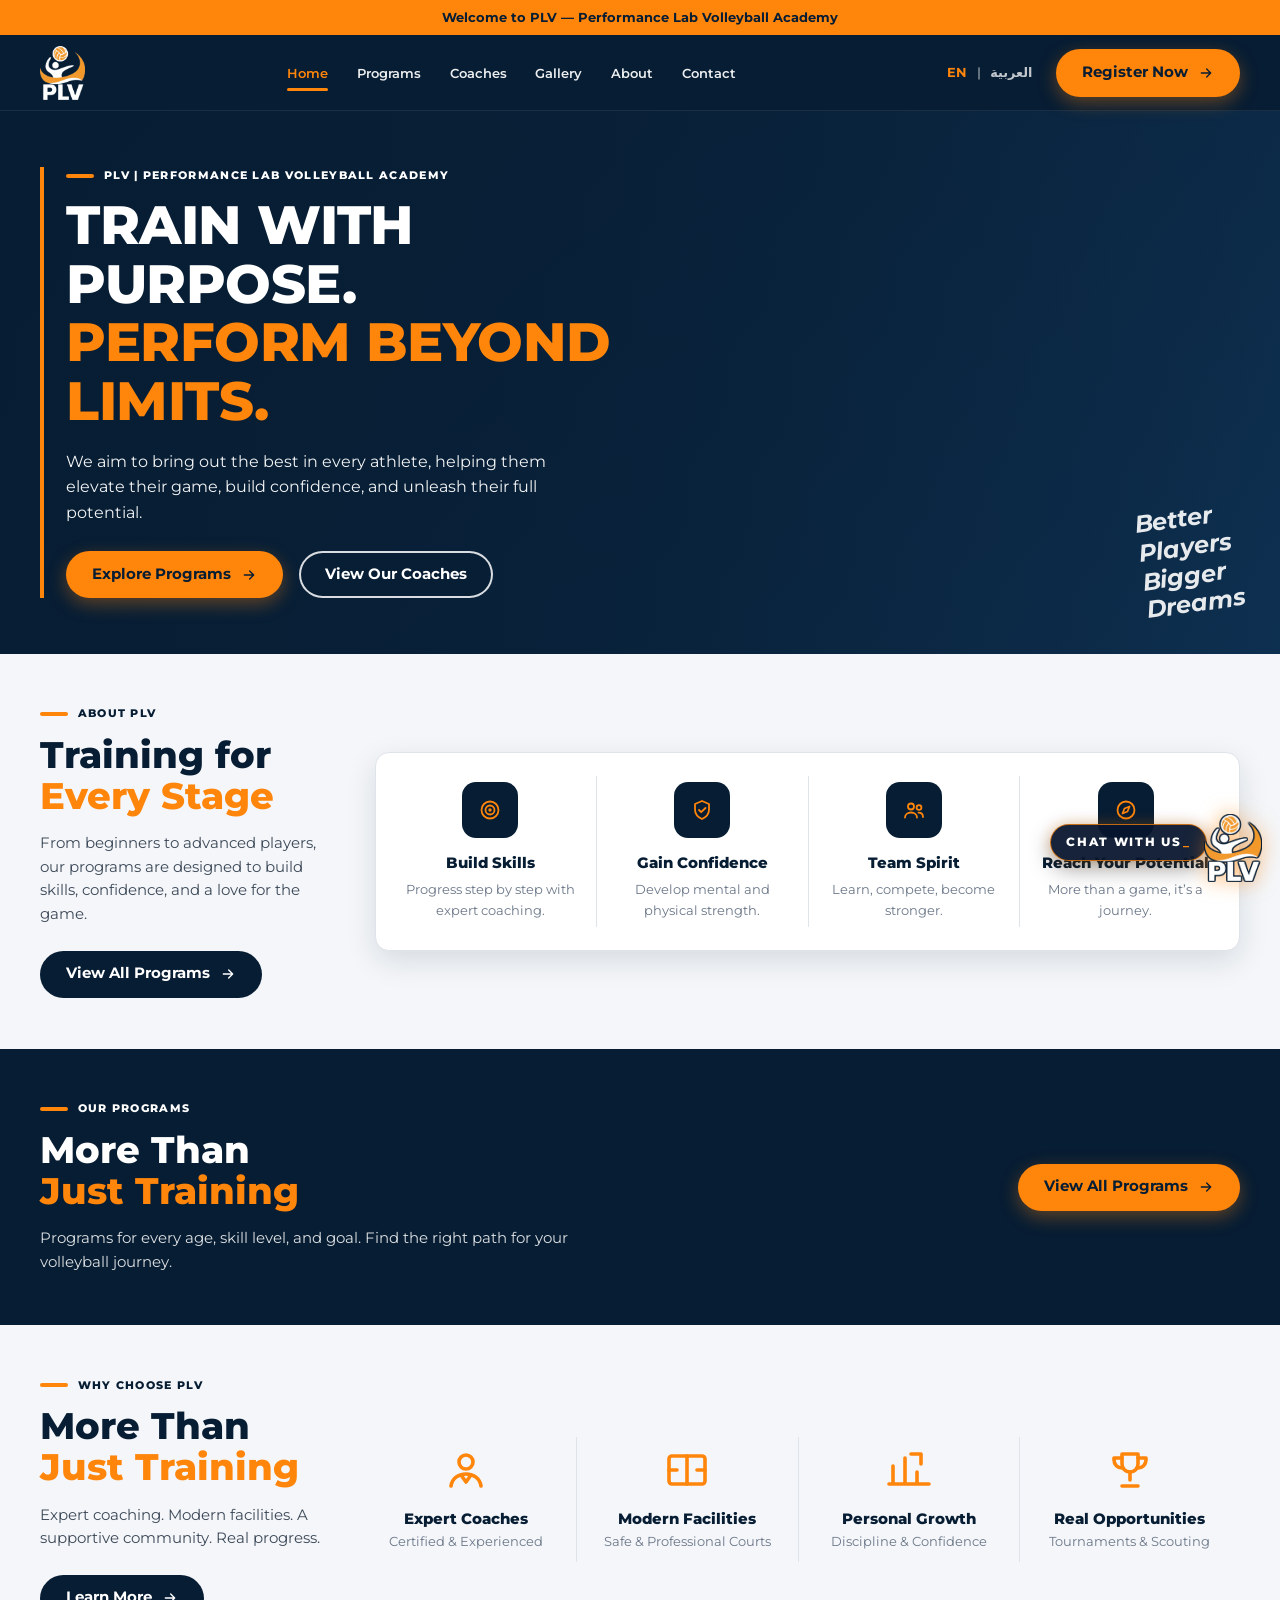
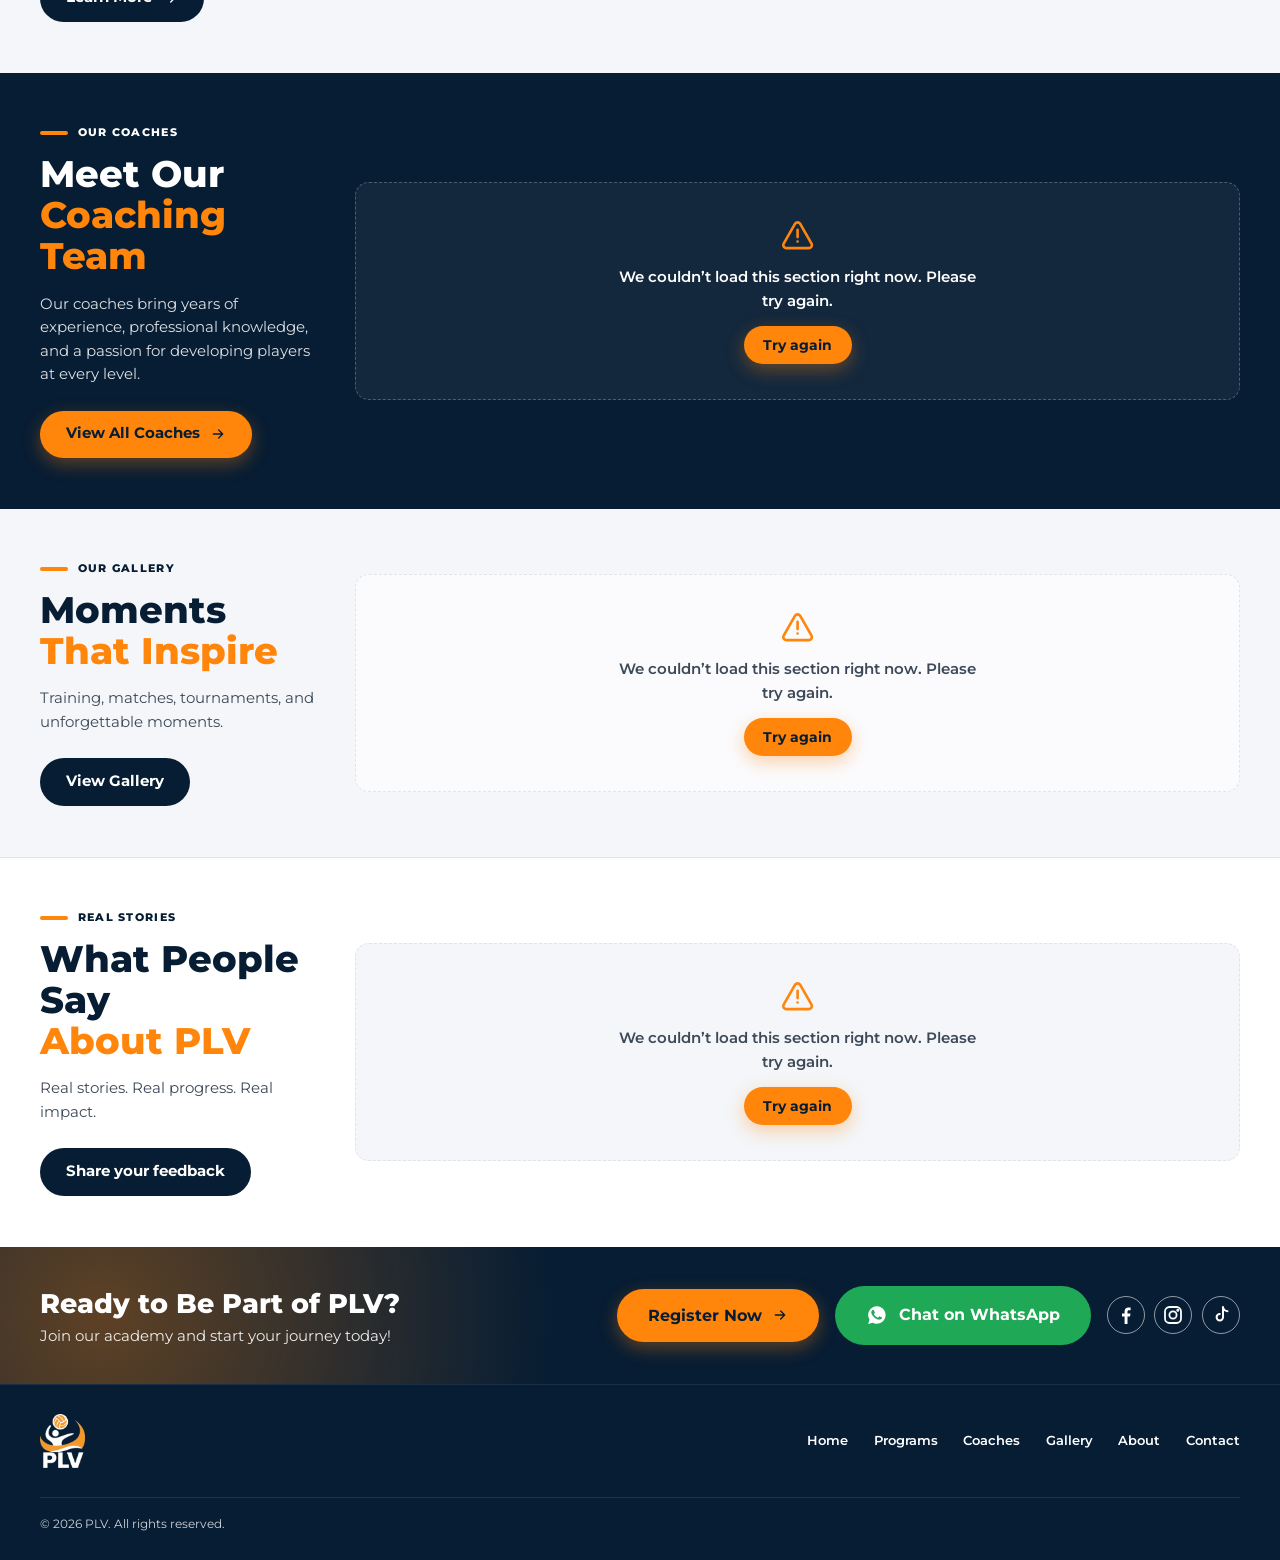
==== commit f4b8cc66: "Bump asset version so browsers load the new Home script" ====
--- a/index.html
+++ b/index.html
@@ -12,8 +12,8 @@
   <link rel="preconnect" href="https://fonts.googleapis.com">
   <link rel="preconnect" href="https://fonts.gstatic.com" crossorigin>
   <link href="https://fonts.googleapis.com/css2?family=IBM+Plex+Sans+Arabic:wght@400;500;600;700&family=Montserrat:wght@400;500;600;700;800&display=swap" rel="stylesheet">
-  <link rel="stylesheet" href="css/styles.css?v=36">
-  <link rel="stylesheet" href="css/responsive.css?v=36">
+  <link rel="stylesheet" href="css/styles.css?v=39">
+  <link rel="stylesheet" href="css/responsive.css?v=39">
 </head>
 <body>
 
@@ -275,6 +275,6 @@
   }
 </script>
 
-<script type="module" src="js/main.js?v=36"></script>
+<script type="module" src="js/main.js?v=39"></script>
 </body>
 </html>
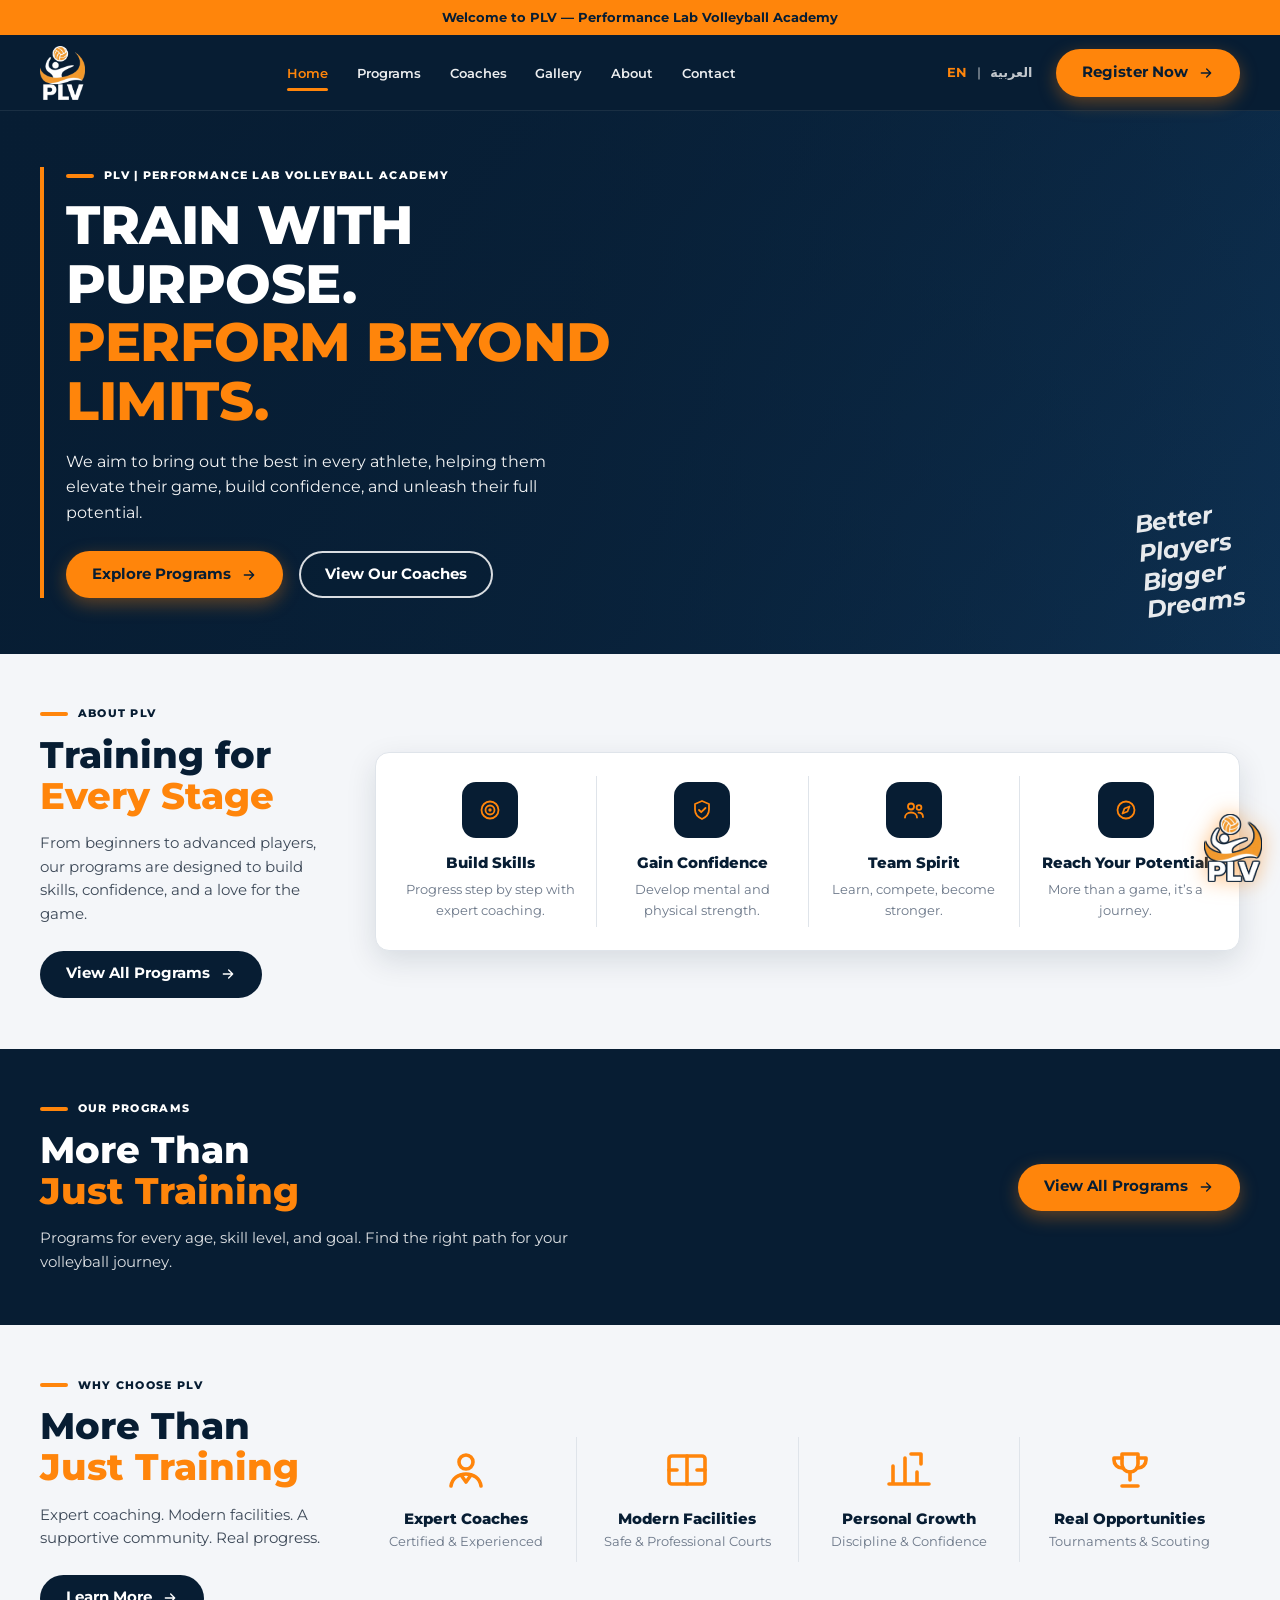
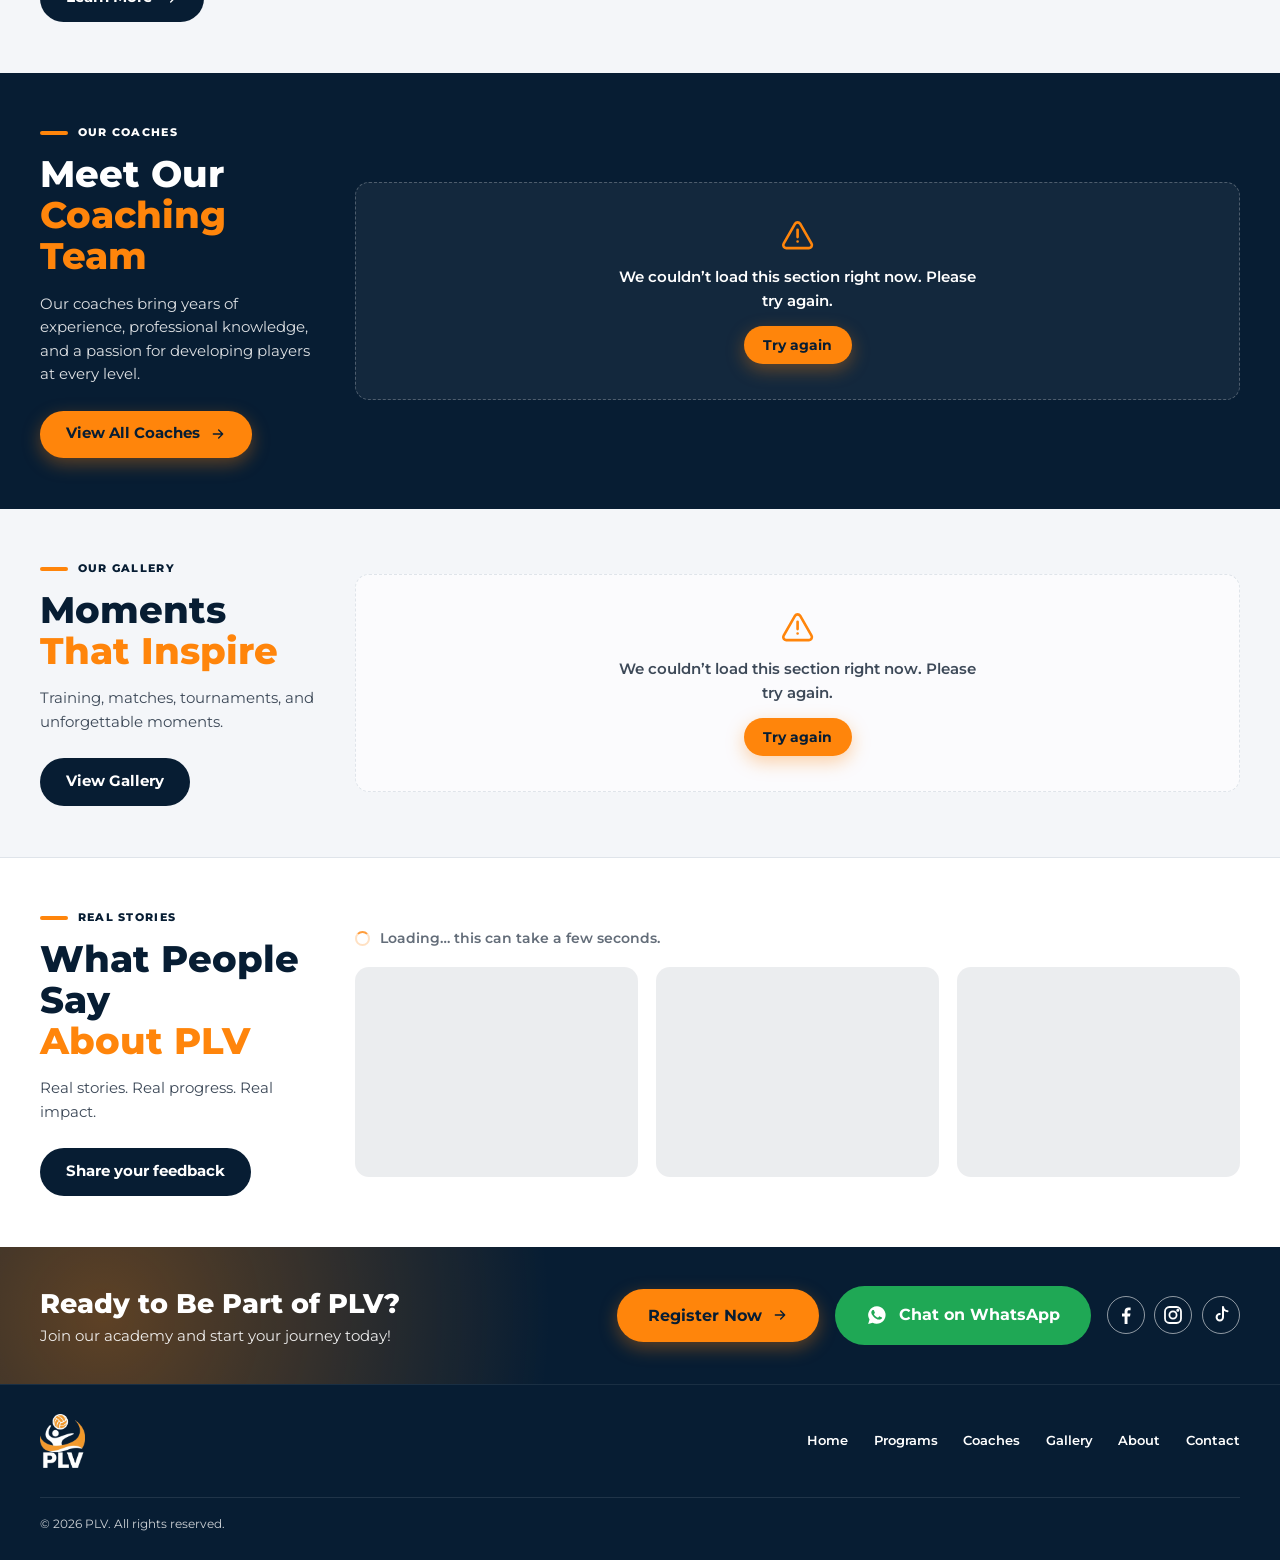
==== commit 6983c132: "Bump asset version so browsers load the new coaches styles" ====
--- a/index.html
+++ b/index.html
@@ -12,8 +12,8 @@
   <link rel="preconnect" href="https://fonts.googleapis.com">
   <link rel="preconnect" href="https://fonts.gstatic.com" crossorigin>
   <link href="https://fonts.googleapis.com/css2?family=IBM+Plex+Sans+Arabic:wght@400;500;600;700&family=Montserrat:wght@400;500;600;700;800&display=swap" rel="stylesheet">
-  <link rel="stylesheet" href="css/styles.css?v=39">
-  <link rel="stylesheet" href="css/responsive.css?v=39">
+  <link rel="stylesheet" href="css/styles.css?v=40">
+  <link rel="stylesheet" href="css/responsive.css?v=40">
 </head>
 <body>
 
@@ -275,6 +275,6 @@
   }
 </script>
 
-<script type="module" src="js/main.js?v=39"></script>
+<script type="module" src="js/main.js?v=40"></script>
 </body>
 </html>
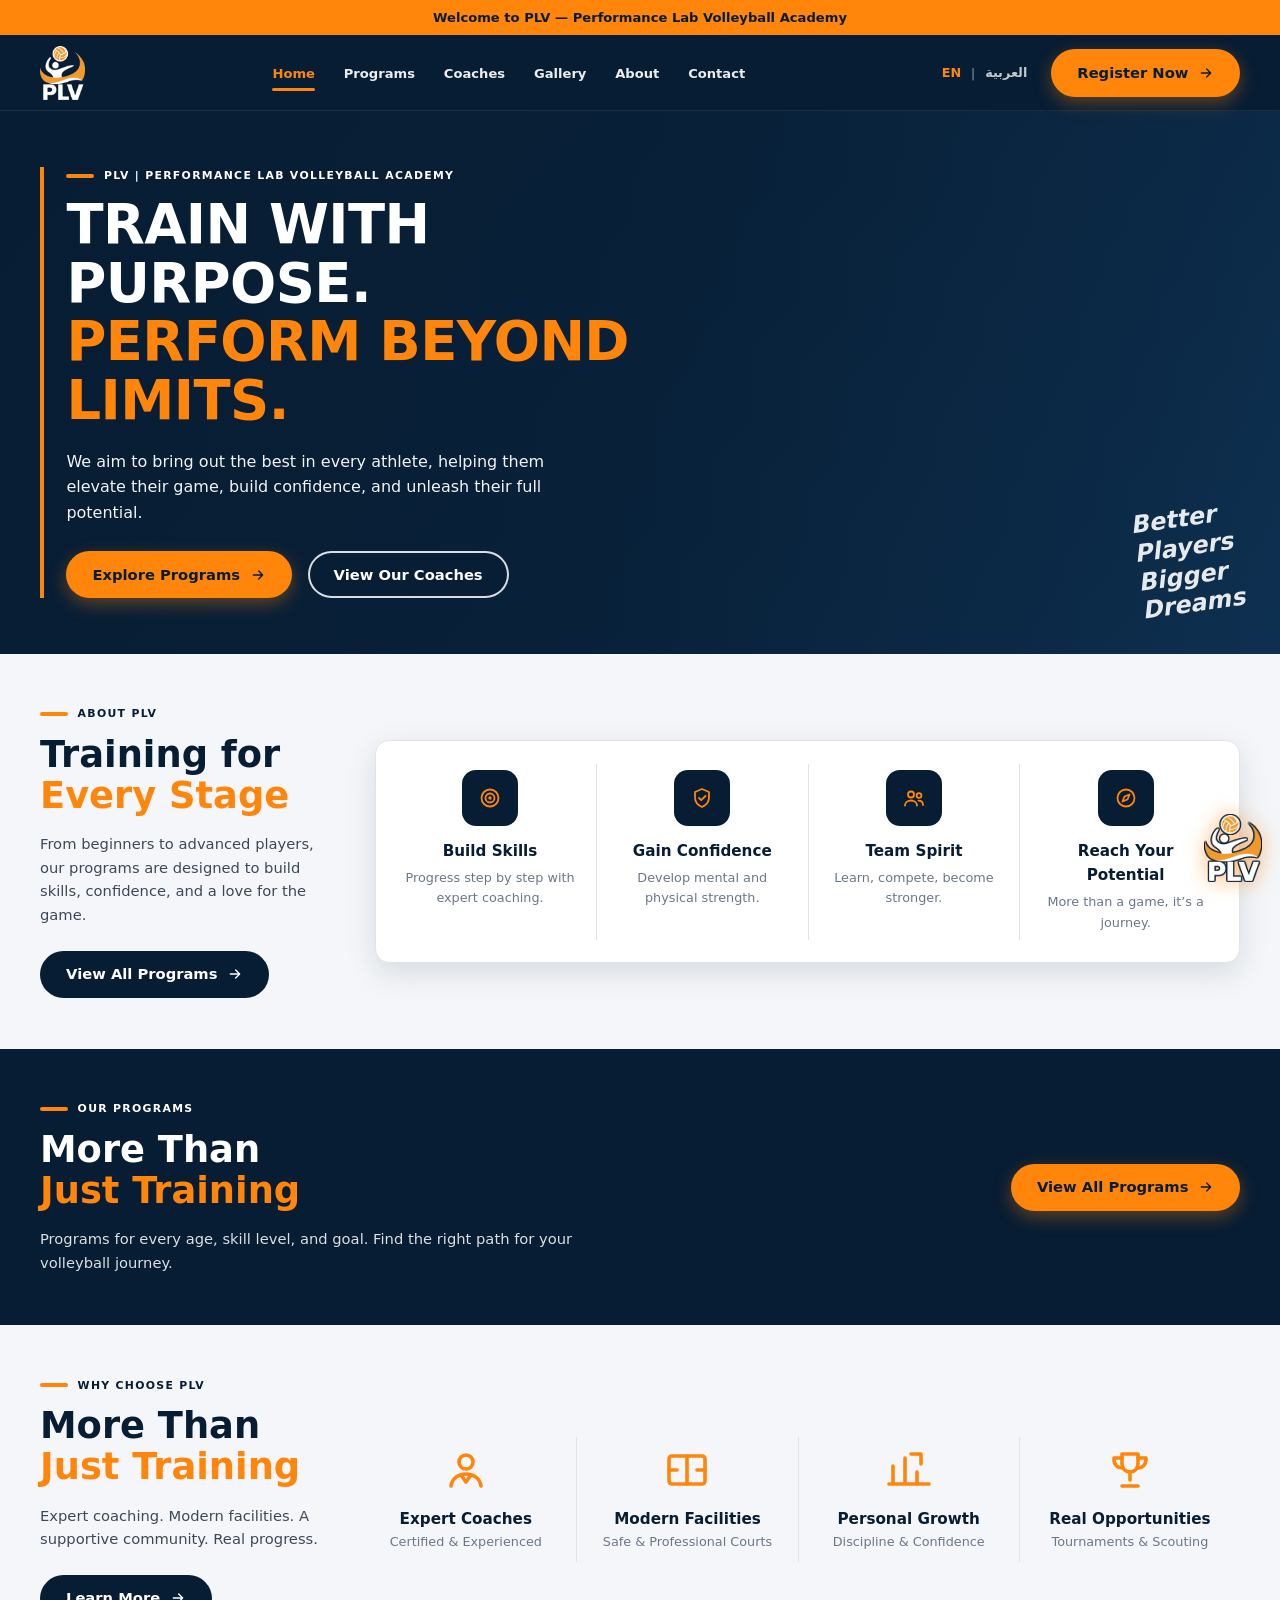
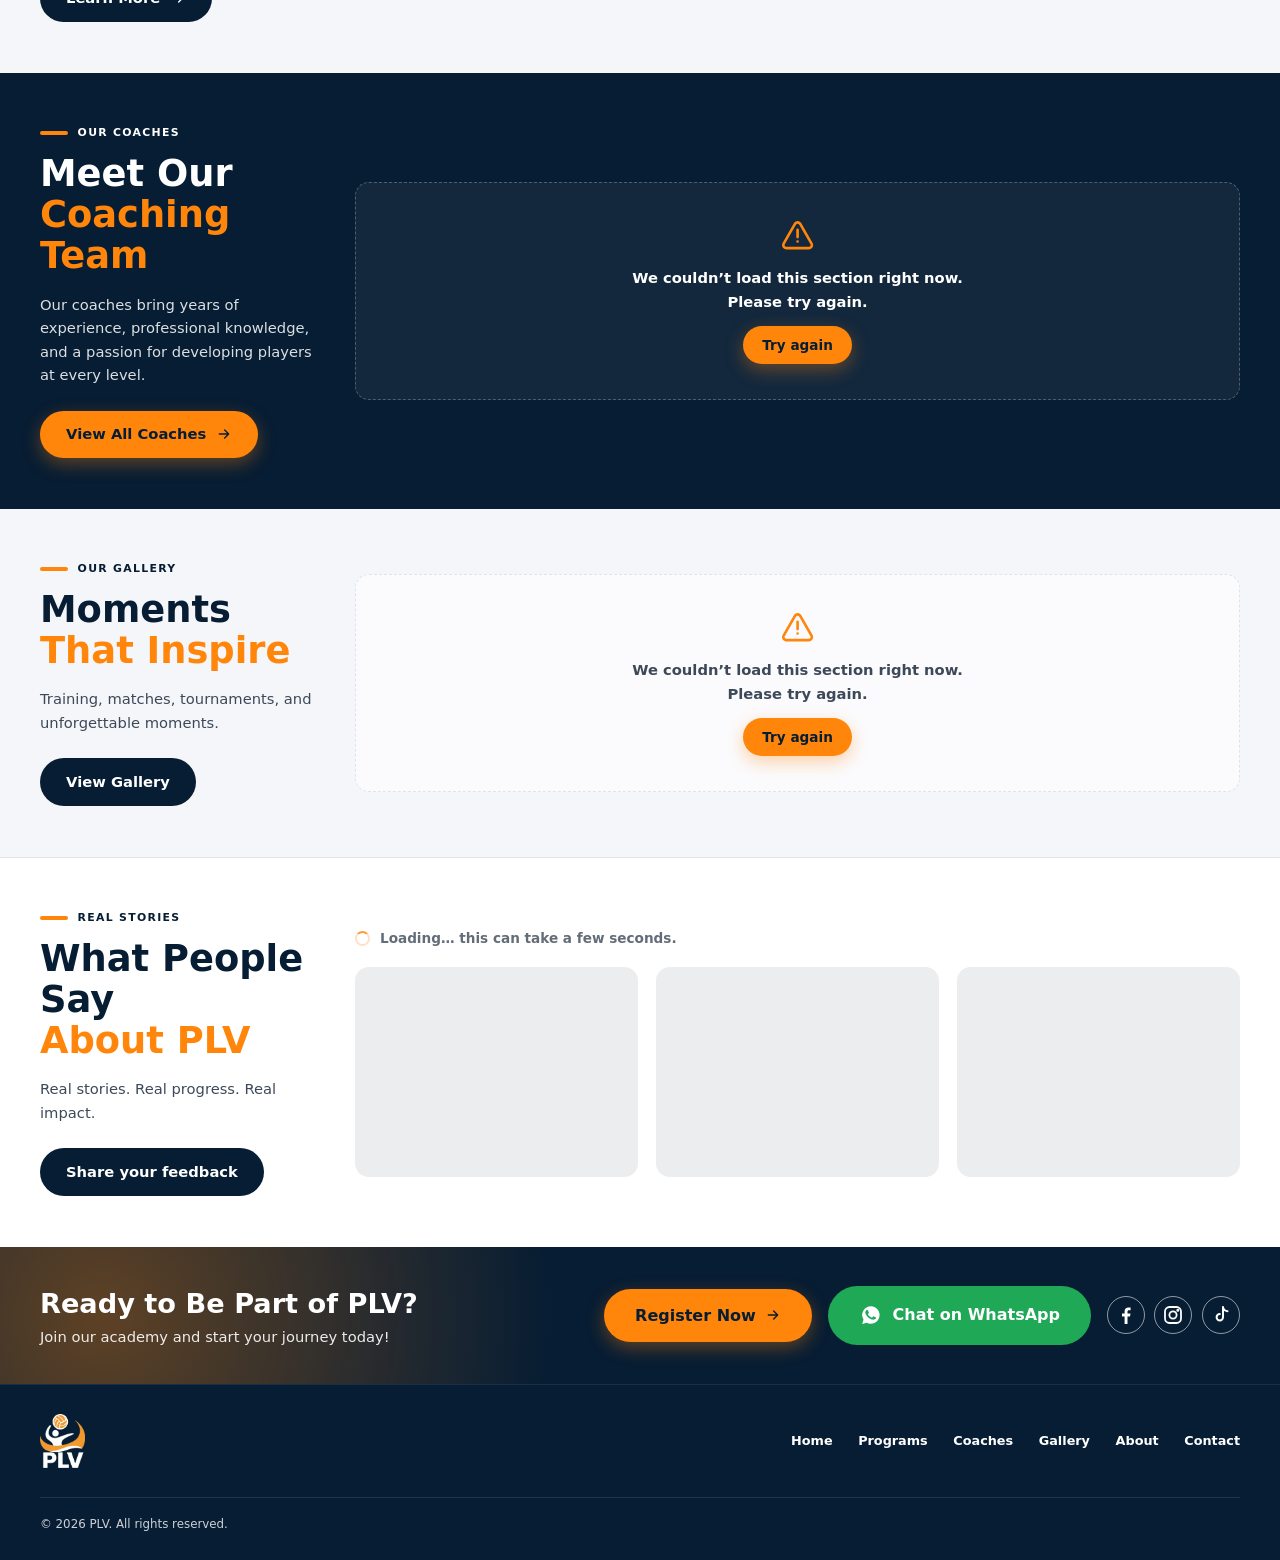
==== commit 9af59e55: "Editable texts, menu and contact from the content sheet; stricter content security policy" ====
--- a/index.html
+++ b/index.html
@@ -3,6 +3,8 @@
 <head>
   <meta charset="utf-8">
   <meta name="viewport" content="width=device-width, initial-scale=1, viewport-fit=cover">
+  <meta http-equiv="Content-Security-Policy" content="default-src 'self'; script-src 'self' https://plvacademy.github.io/chatbot-admin/js/; style-src 'self' 'unsafe-inline' https://fonts.googleapis.com; font-src https://fonts.gstatic.com; img-src 'self' data: https://drive.google.com https://*.googleusercontent.com https://plvacademy.github.io; connect-src 'self' https://script.google.com https://script.googleusercontent.com https://plvacademy.github.io; object-src 'none'; base-uri 'none'; form-action 'self'">
+  <script src="js/boot.js?v=45"></script>
   <title>PLV | Performance Lab Volleyball Academy</title>
   <meta name="description" content="PLV — Performance Lab Volleyball Academy. Train with purpose. Perform beyond limits.">
   <meta name="theme-color" content="#071D33">
@@ -12,8 +14,8 @@
   <link rel="preconnect" href="https://fonts.googleapis.com">
   <link rel="preconnect" href="https://fonts.gstatic.com" crossorigin>
   <link href="https://fonts.googleapis.com/css2?family=IBM+Plex+Sans+Arabic:wght@400;500;600;700&family=Montserrat:wght@400;500;600;700;800&display=swap" rel="stylesheet">
-  <link rel="stylesheet" href="css/styles.css?v=40">
-  <link rel="stylesheet" href="css/responsive.css?v=40">
+  <link rel="stylesheet" href="css/styles.css?v=45">
+  <link rel="stylesheet" href="css/responsive.css?v=45">
 </head>
 <body>
 
@@ -54,8 +56,7 @@
 <header class="site-header">
   <div class="container header-inner">
     <a class="brand" href="#home" aria-label="PLV — Performance Lab Volleyball Academy">
-      <img src="assets/images/Logo.png?v=2" alt="PLV — Performance Lab Volleyball Academy" class="brand__logo" width="45" height="54"
-           onerror="this.hidden=true;this.nextElementSibling.hidden=false">
+      <img src="assets/images/Logo.png?v=2" alt="PLV — Performance Lab Volleyball Academy" class="brand__logo" width="45" height="54">
       <span class="brand__text" hidden><strong>PLV</strong><small>Performance Lab<br>Volleyball Academy</small></span>
     </a>
 
@@ -102,7 +103,10 @@
           <a class="btn btn--outline" href="#coaches" data-page="coaches"><span data-i18n="hero.coaches">View Our Coaches</span></a>
         </div>
       </div>
-      <p class="hero__tagline" aria-hidden="true">Better<br>Players<br>Bigger<br>Dreams</p>
+      <p class="hero__tagline" aria-hidden="true" data-i18n="hero.tagline">Better
+Players
+Bigger
+Dreams</p>
     </div>
   </section>
 
@@ -227,8 +231,7 @@
 <footer class="site-footer">
   <div class="container footer-top">
     <a class="brand" href="#home" aria-label="PLV — Performance Lab Volleyball Academy">
-      <img src="assets/images/Logo.png?v=2" alt="PLV — Performance Lab Volleyball Academy" class="brand__logo" width="45" height="54" loading="lazy"
-           onerror="this.hidden=true;this.nextElementSibling.hidden=false">
+      <img src="assets/images/Logo.png?v=2" alt="PLV — Performance Lab Volleyball Academy" class="brand__logo" width="45" height="54" loading="lazy">
       <span class="brand__text" hidden><strong>PLV</strong><small>Performance Lab<br>Volleyball Academy</small></span>
     </a>
     <nav class="footer-nav" data-i18n-aria="nav.footer" aria-label="Footer navigation">
@@ -263,18 +266,6 @@
 </dialog>
 
 <!-- Shown only when the page is opened by double-click (file://): ES modules need a local server. -->
-<script>
-  if (location.protocol === 'file:') {
-    document.addEventListener('DOMContentLoaded', function () {
-      var d = document.createElement('div');
-      d.setAttribute('role', 'alert');
-      d.style.cssText = 'position:sticky;top:0;z-index:300;background:#FF850B;color:#071D33;padding:.8rem 1rem;text-align:center;font:600 14px/1.5 sans-serif';
-      d.textContent = 'Open this page through a local server (VS Code Live Server, or: python -m http.server). Opening index.html directly blocks the scripts, so the chatbot and dynamic sections cannot load. / افتح الصفحة عبر Live Server وليس بالضغط المزدوج على الملف.';
-      document.body.prepend(d);
-    });
-  }
-</script>
-
-<script type="module" src="js/main.js?v=40"></script>
+<script type="module" src="js/main.js?v=45"></script>
 </body>
 </html>
--- a/css/styles.css
+++ b/css/styles.css
@@ -155,7 +155,7 @@
 .hero__tagline {
   position: absolute; inset-inline-end: 0; bottom: 2.2rem; font-style: italic; font-weight: 700;
   font-size: clamp(1rem, 2vw, 1.5rem); line-height: 1.2; transform: rotate(-8deg); opacity: .9;
-  text-align: start; color: var(--white);
+  text-align: start; color: var(--white); white-space: pre-line;
 }
 
 /* ---------------- Sections ---------------- */
@@ -376,7 +376,7 @@
 @keyframes floaty { 0%, 100% { transform: translateY(0); } 50% { transform: translateY(-6px); } }
 @keyframes logoGlow { 0%, 100% { opacity: 1; } 50% { opacity: .82; } }
 
-.chatbot__panel { color: var(--navy); width: min(360px, calc(100vw - 2.4rem)); max-height: min(70vh, 520px); display: flex; flex-direction: column; background: var(--white); border-radius: var(--radius); box-shadow: var(--shadow-lg); overflow: hidden; border: 1px solid var(--gray-200); animation: panelIn .3s var(--ease); }
+.chatbot__panel { color: var(--navy); width: min(360px, calc(100vw - 2.4rem)); max-height: min(70vh, 520px); max-height: min(72dvh, 560px); display: flex; flex-direction: column; background: var(--white); border-radius: var(--radius); box-shadow: var(--shadow-lg); overflow: hidden; border: 1px solid var(--gray-200); animation: panelIn .3s var(--ease); }
 .chatbot__panel[hidden] { display: none; }
 @keyframes panelIn { from { opacity: 0; transform: translateY(14px) scale(.98); } to { opacity: 1; transform: none; } }
 .chatbot__header { display: flex; align-items: center; justify-content: space-between; background: var(--navy); color: var(--white); padding: .8rem 1rem; }
@@ -389,8 +389,29 @@
 .chatbot__msg--user { background: var(--navy); color: var(--white); align-self: flex-end; }
 .chatbot__soon { margin: 0 1rem 1rem; padding: .8rem 1rem; border-radius: 10px; background: rgba(255, 133, 11, .12); border: 1px solid rgba(255, 133, 11, .5); color: var(--navy); font-size: .82rem; }
 .chatbot__soon strong { display: block; font-size: .9rem; margin-bottom: .2rem; }
+.chatbot__tools { display: flex; align-items: center; gap: .15rem; }
+.chatbot__reset { background: none; border: 0; color: var(--white); font-size: 1.15rem; line-height: 1; width: 36px; height: 36px; border-radius: 50%; }
+.chatbot__reset:hover { background: rgba(255, 255, 255, .15); }
+.chatbot__reset[hidden] { display: none; }
+.chatbot__msg { overflow-wrap: anywhere; white-space: pre-line; }
+.chatbot__soon[hidden] { display: none; }
+.chatbot__soon .chatbot__action { margin-top: .6rem; }
+.chatbot__typing { display: flex; align-items: center; gap: .3rem; padding: .75rem .9rem; }
+.chatbot__typing span { width: 7px; height: 7px; border-radius: 50%; background: var(--gray-400, #9aa7b5); animation: chat-dot 1.1s ease-in-out infinite; }
+.chatbot__typing span:nth-child(2) { animation-delay: .15s; }
+.chatbot__typing span:nth-child(3) { animation-delay: .3s; }
+@keyframes chat-dot { 0%, 80%, 100% { opacity: .3; transform: translateY(0); } 40% { opacity: 1; transform: translateY(-3px); } }
+.chatbot__actions, .chatbot__chips { display: flex; flex-wrap: wrap; gap: .45rem; max-width: 92%; align-self: flex-start; }
+[dir='rtl'] .chatbot__actions, [dir='rtl'] .chatbot__chips { align-self: flex-start; }
+.chatbot__action { display: inline-flex; align-items: center; justify-content: center; gap: .4rem; min-height: 38px; padding: .45rem .95rem; border-radius: 999px; background: var(--navy); color: var(--white); font-size: .82rem; font-weight: 700; text-decoration: none; }
+.chatbot__action:hover { filter: brightness(1.15); }
+.chatbot__action--wa { background: #25D366; color: #06331a; }
+.chatbot__chip { min-height: 38px; padding: .4rem .85rem; border-radius: 999px; border: 1.5px solid var(--orange); background: var(--white); color: var(--navy); font: inherit; font-size: .82rem; font-weight: 600; cursor: pointer; }
+.chatbot__chip:hover:not(:disabled) { background: rgba(255, 133, 11, .12); }
+.chatbot__chip:disabled { opacity: .5; cursor: not-allowed; }
+.chatbot__action:focus-visible, .chatbot__chip:focus-visible, .chatbot__reset:focus-visible { outline: 2px solid var(--orange); outline-offset: 2px; }
 .chatbot__form { display: flex; gap: .5rem; padding: .75rem 1rem 1rem; border-top: 1px solid var(--gray-200); }
-.chatbot__input { flex: 1; min-width: 0; border: 1.5px solid var(--gray-200); border-radius: 999px; padding: .55rem .9rem; font: inherit; font-size: .85rem; }
+.chatbot__input { flex: 1; min-width: 0; border: 1.5px solid var(--gray-200); border-radius: 999px; padding: .55rem .9rem; font: inherit; font-size: 1rem; }
 .chatbot__input:disabled { background: var(--gray-50); cursor: not-allowed; }
 .chatbot__form .btn:disabled { opacity: .5; cursor: not-allowed; transform: none; }
 
@@ -410,6 +431,7 @@
   *, *::before, *::after { animation-duration: .001ms !important; animation-iteration-count: 1 !important; transition-duration: .001ms !important; }
   .hero__bg, .chatbot__launcher, .chatbot__launcher img, .chatbot__hint, .chatbot__hint::after { animation: none !important; }
   .skeleton::after { display: none; }
+  .chatbot__typing span { animation: none; opacity: .6; }
   [data-reveal] { opacity: 1 !important; transform: none !important; }
 }
 
@@ -418,3 +440,6 @@
 .spinner { flex: none; width: .95rem; height: .95rem; border-radius: 50%; border: 2px solid rgba(255, 133, 11, .3); border-top-color: var(--orange); animation: spin .8s linear infinite; }
 @keyframes spin { to { transform: rotate(360deg); } }
 @media (prefers-reduced-motion: reduce) { .spinner { animation-duration: 2.4s; } }
+
+/* Menu links the owner switched off (Menu tab) */
+.site-nav [hidden], .footer-nav [hidden] { display: none !important; }
